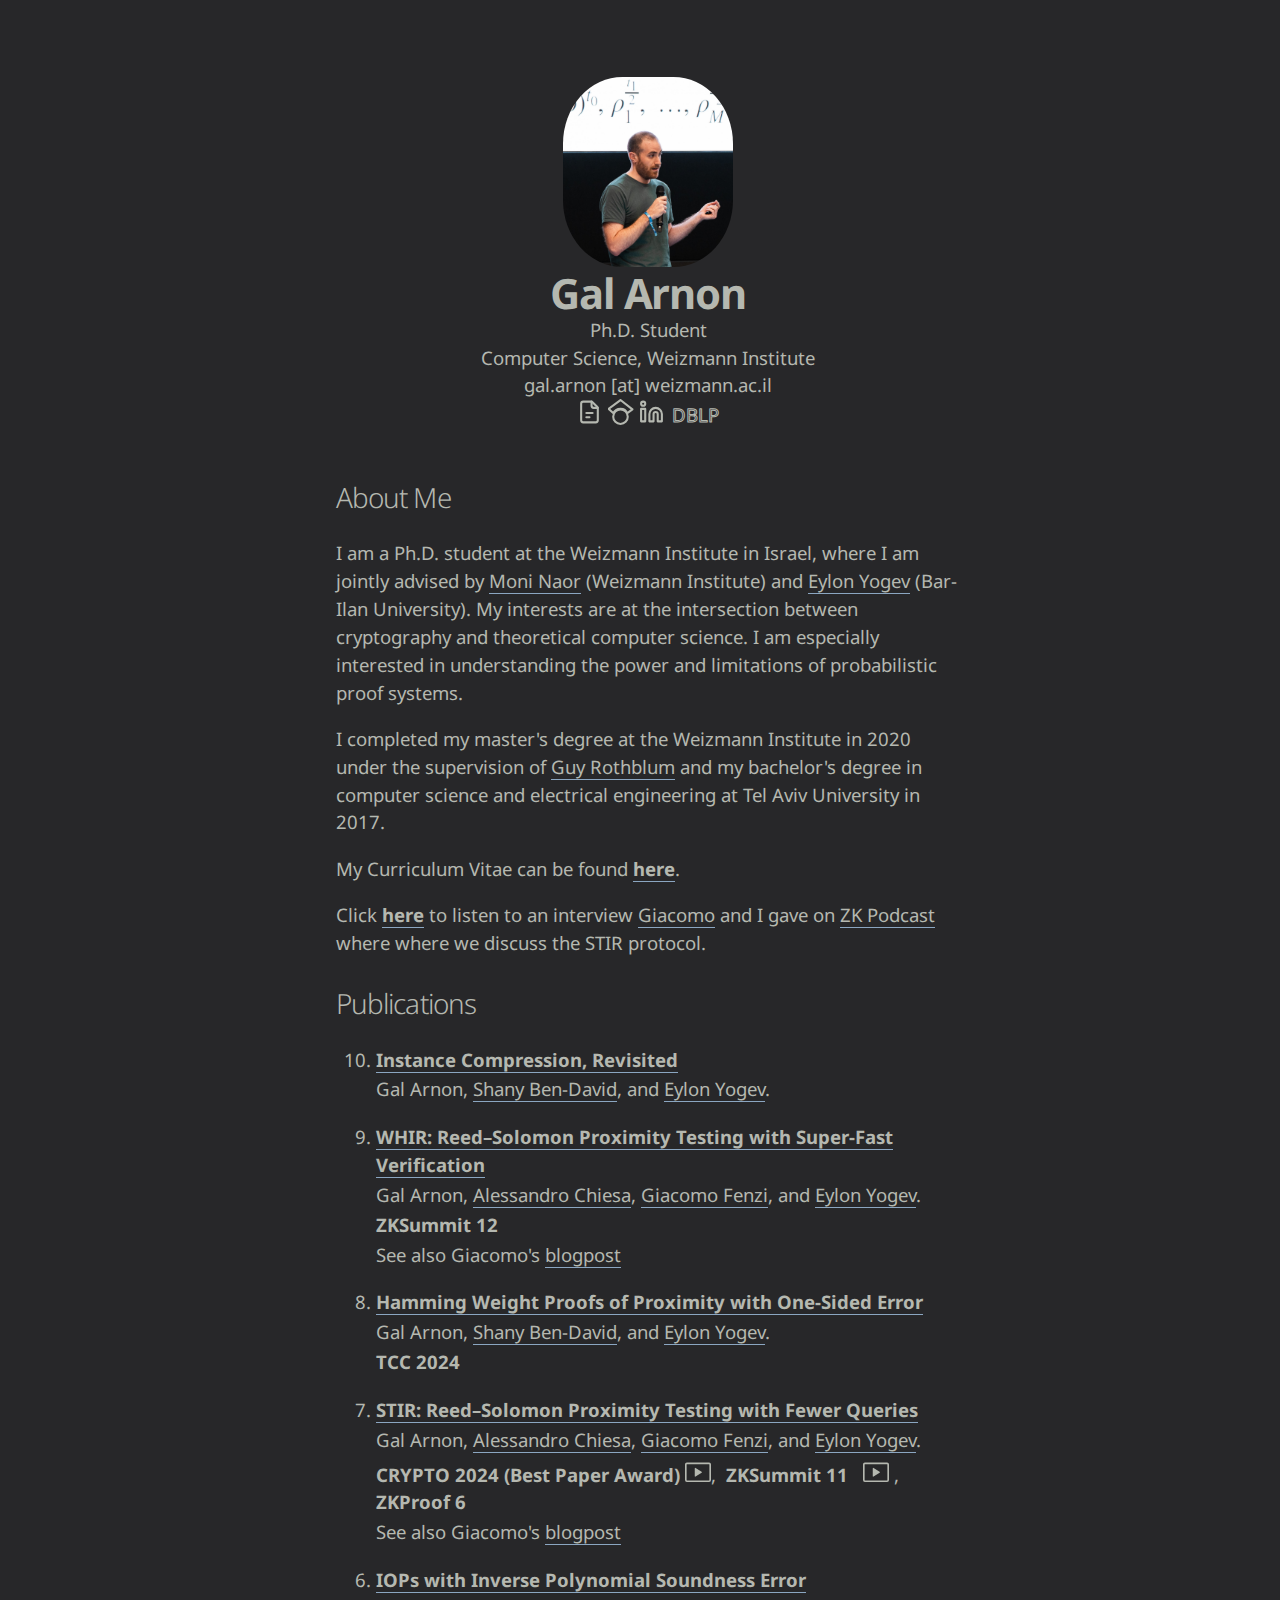
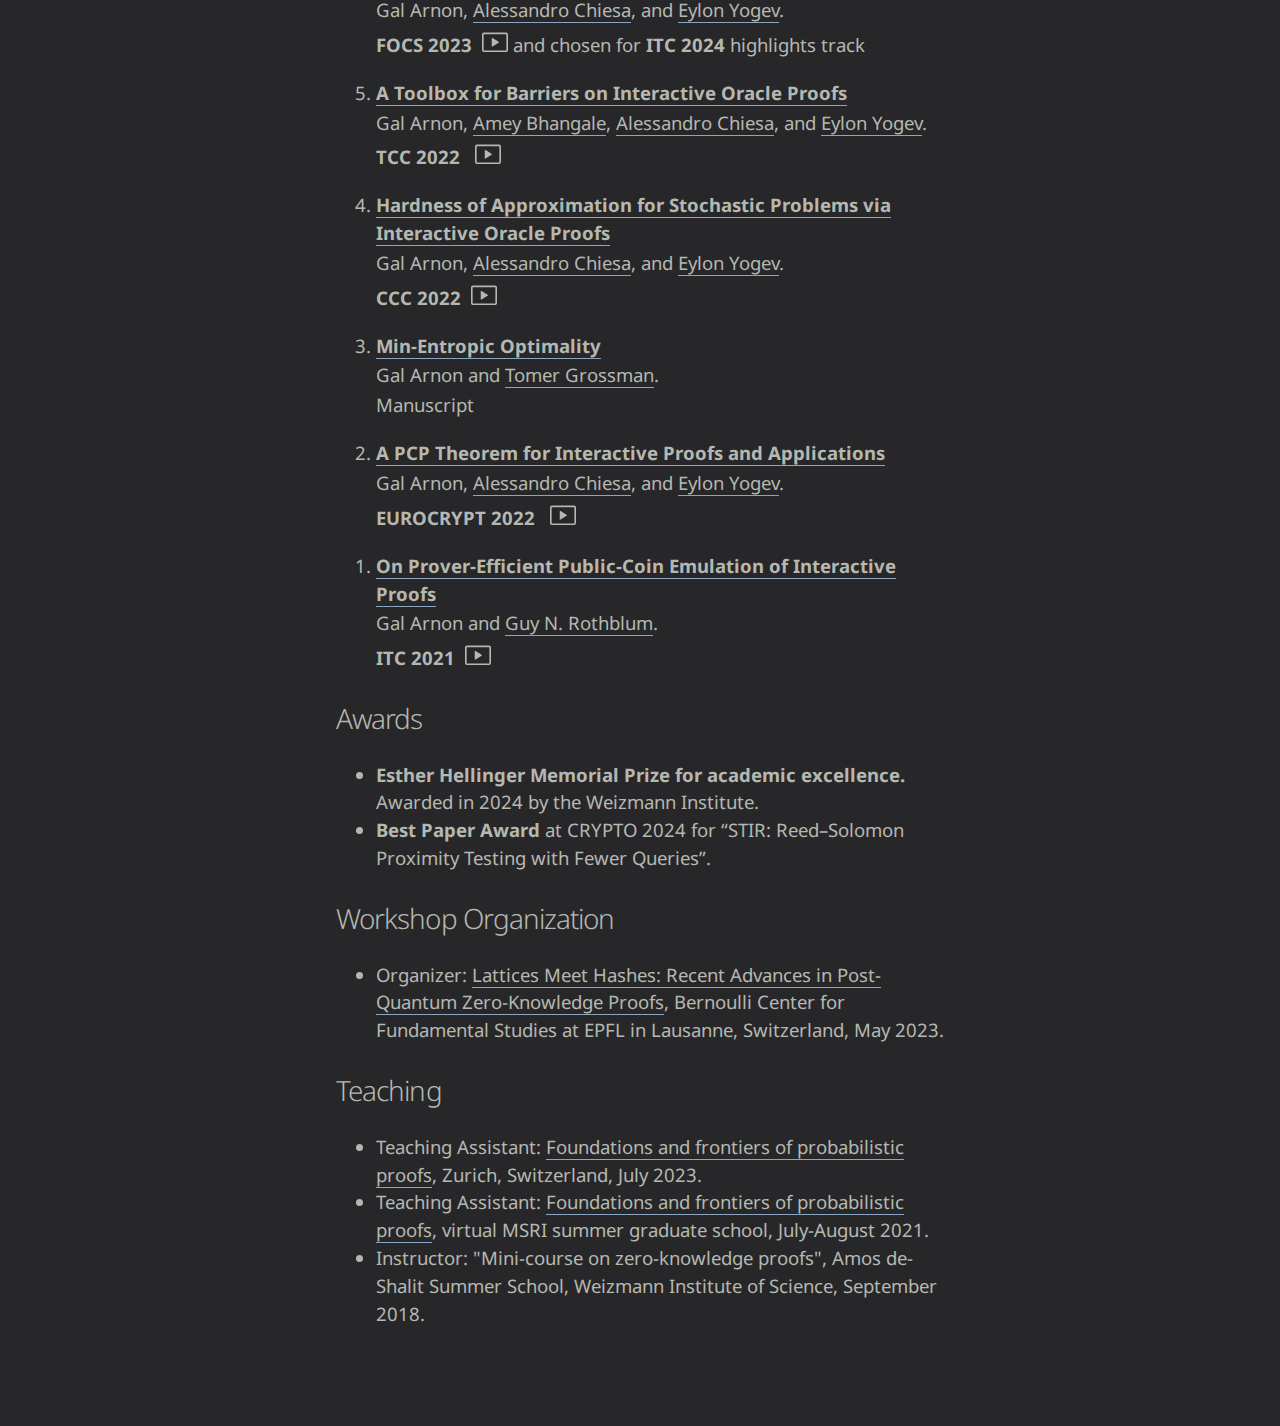
==== index.html @ 7ae39043 "." ====
<meta name="viewport" content="width=device-width, initial-scale=1.0">
<html xml:lang="en" xmlns="http://www.w3.org/1999/xhtml" lang="en">

<head>
	
	<title>
		Gal Arnon
	</title>
	<link rel="stylesheet" type="text/css" href="https://fonts.googleapis.com/css2?family=Noto+Sans:ital,wght@0,400;0,700;1,400;1,700&family=Vollkorn&display=swap">
	<link rel="stylesheet" href="main.css" type="text/css"/>
</head>
<div id="wrapper">
<body>

<!-- <div class="nav">   
	<div class="headname">Gal Arnon <span style="font-size: 60%;">- Ph.D. Student, Computer Science, Weizmann Institute</span></div>    
	
</div> -->
    
    <div id="empty"></div>
    
<div id="contentpane">
    
    <div id="content">
		<div id="headerimg">&nbsp&nbsp<img id="pic" src="photo2.jpg" width="170px"> &nbsp&nbsp</div>
		<div id="pagetitle"> 
			
			<div id="name"> <h2>Gal Arnon</h2>
			<p>Ph.D. Student<br/>
			Computer Science, Weizmann Institute<br/>
			gal.arnon [at] weizmann.ac.il<br/>
			<a target="_blank" title="CV" href="cv.pdf" class="icons"><svg class="icons" height="26px "width="26px" xmlns="http://www.w3.org/2000/svg" viewBox="0 0 25 24" fill="none" stroke="currentcolor" stroke-width="2" stroke-linecap="round" stroke-linejoin="round"><path d="M4 4v16a2 2 0 002 2h12a2 2 0 002-2V8.342a2 2 0 00-.602-1.43l-4.44-4.342A2 2 0 0013.56 2H6A2 2 0 004 4z"></path><path d="M9 13h6"></path><path d="M9 17h3"></path><path d="M14 2v4a2 2 0 002 2h4"></path></svg></a>
			<a target="_blank" title="Google Scholar" href="https://scholar.google.com/citations?user=QUpPmxoAAAAJ&hl=en" class="icons"><svg class="icons" height="26px "width="26px" viewBox="0 0 25 25" xmlns="http://www.w3.org/2000/svg" fill="none" stroke="currentcolor" stroke-width="2" stroke-linecap="round" stroke-linejoin="round"><path d="M5.242 13.769.5 9.5 12 1l11.5 9-5.242 3.769C17.548 11.249 14.978 9.5 12 9.5c-2.977.0-5.548 1.748-6.758 4.269zM12 10a7 7 0 100 14 7 7 0 000-14z"></path></svg></a>
			<a target="_blank" title="LinkdIn" href="https://www.linkedin.com/in/gal-arnon-76a251100/" class="icons"><svg class="icons" height="26px "width="26px" xmlns="http://www.w3.org/2000/svg" viewBox="0 0 25 24" fill="none" stroke="currentcolor" stroke-width="2" stroke-linecap="round" stroke-linejoin="round"><path d="M16 8a6 6 0 016 6v7h-4v-7a2 2 0 00-2-2 2 2 0 00-2 2v7h-4v-7a6 6 0 016-6z"></path><rect x="2" y="9" width="4" height="12"></rect><circle cx="4" cy="4" r="2"></circle></svg></a>
			<a target="_blank" title="DBLP" href="https://dblp.org/pid/254/6665.html" class="icons"><svg  height="26px "width="50px" xmlns="http://www.w3.org/2000/svg"><text x="2" y="23" fill="none" stroke="#B5B8B0" stroke-width="1" stroke-linecap="round" stroke-linejoin="round">DBLP</text></svg></a>
			<!--ORCID: <a href="https://orcid.org/0000-0001-7594-3896" target="_blank"><img alt="ORCID logo" src="https://info.orcid.org/wp-content/uploads/2019/11/orcid_16x16.png" width="16" height="16" />0000-0001-7594-3896</a>-->
			</p>		
			</div>
			
		
		</div>
    
 

		<div>
			  <h4>About Me</h4>
			  <p>I am a Ph.D. student at the Weizmann Institute in Israel, where I am jointly advised by <a class="coauthor" href="http://www.wisdom.weizmann.ac.il/~naor/" target="_blank">Moni Naor</a> (Weizmann Institute) and <a class="coauthor" href="https://eylonyogev.com/" target="_blank">Eylon Yogev</a> (Bar-Ilan University). My interests are at the intersection between cryptography and theoretical computer science. I am especially interested in understanding the power and limitations of probabilistic proof systems.</p>
			  
			  <p>I completed my master's degree at the Weizmann Institute in 2020 under the supervision of <a  class="coauthor" href="https://guyrothblum.wordpress.com/" target="_blank">Guy Rothblum</a> and my bachelor's degree in computer science and electrical engineering at Tel Aviv University in 2017.</p>
			  
			  <p>My Curriculum Vitae can be found <b><a href="cv.pdf" targer="_blank">here</a></b>.</p>
			  <p>Click <b><a href="https://zeroknowledge.fm/episode-321-stir-with-gal-arnon-giacomo-fenzi/" target="_blank">here</a></b> to listen to an interview <a class="coauthor" href="https://gfenzi.io/" target="_blank">Giacomo</a> and I gave on <a href="https://zeroknowledge.fm/" target="_blank">ZK Podcast</a> where where we discuss the STIR protocol.
<!--			  (Also available <a href="https://zeroknowledge.fm/episode-321-stir-with-gal-arnon-giacomo-fenzi/" target="_blank">here</a>.)</p><iframe style="border-radius:12px" src="https://open.spotify.com/embed/episode/1CRYtmzNHIFNZ0yceS3aO4?utm_source=generator&theme=0" width="100%" height="152" frameBorder="0" allowfullscreen="" allow="autoplay; clipboard-write; encrypted-media; fullscreen; picture-in-picture" loading="lazy"></iframe>-->
		</div>

		<div>
			
		  <h4>Publications</h4>
			<ol type="1" reversed="reversed">
			
			<li>
				<div class="paper">
				  <p class="title"><a href="https://eprint.iacr.org/2024/1659" target="_blank">Instance Compression, Revisited</a></p>
				  <p>Gal Arnon, <a class="coauthor" href="http://shanybendavid.com/" target="_blank">Shany Ben-David</a>, and <a class="coauthor" href="https://eylonyogev.com/" target="_blank">Eylon Yogev</a>.</p>
				</div>
			 </li>
			
			 <li>
				<div class="paper">
				  <p class="title"><a href="https://eprint.iacr.org/2024/1586" target="_blank">WHIR: Reed–Solomon Proximity Testing with Super-Fast Verification</a></p>
				  <p class="authors">Gal Arnon, <a class="coauthor" href="http://people.eecs.berkeley.edu/~alexch/" target="_blank">Alessandro Chiesa</a>, <a class="coauthor" href="https://gfenzi.io/" target="_blank">Giacomo Fenzi</a>, and <a class="coauthor" href="https://eylonyogev.com/" target="_blank">Eylon Yogev</a>.</p>  
				  <p>
					<span class="conference">ZKSummit 12</span>
				  </p>
				  <p>See also Giacomo's <a href="https://gfenzi.io/papers/whir/" target="_blank">blogpost</a></p>
				</div>
			</li>
			
			<li>
				<div class="paper">
				  <p class="title"><a href="https://eprint.iacr.org/2024/832" target="_blank">Hamming Weight Proofs of Proximity with One-Sided Error</a></p>
				  <p>Gal Arnon, <a class="coauthor" href="http://shanybendavid.com/" target="_blank">Shany Ben-David</a>, and <a class="coauthor" href="https://eylonyogev.com/" target="_blank">Eylon Yogev</a>.</p>
				  <p><span class="conference">TCC 2024</span></p>
				</div>
			 </li>
			 
			<li>
				<div class="paper">
				  <p class="title"><a href="https://eprint.iacr.org/2024/390" target="_blank">STIR: Reed–Solomon Proximity Testing with Fewer Queries</a></p>
				  <p class="authors">Gal Arnon, <a class="coauthor" href="http://people.eecs.berkeley.edu/~alexch/" target="_blank">Alessandro Chiesa</a>, <a class="coauthor" href="https://gfenzi.io/" target="_blank">Giacomo Fenzi</a>, and <a class="coauthor" href="https://eylonyogev.com/" target="_blank">Eylon Yogev</a>.</p>
				  <p>
				  
				  <span class="conference">CRYPTO 2024 (Best Paper Award) <a class="icons" href="https://youtu.be/pCP9gRKS7sI?si=GqNEYNyHkQNuaji5&t=1536" target="_blank"><svg xmlns="http://www.w3.org/2000/svg" width="26" height="26" viewBox="0 0 24 18"><path fill="#b5b8b0" d="M0 4.75C0 3.784.784 3 1.75 3h20.5c.966 0 1.75.784 1.75 1.75v14.5A1.75 1.75 0 0 1 22.25 21H1.75A1.75 1.75 0 0 1 0 19.25Zm1.75-.25a.25.25 0 0 0-.25.25v14.5c0 .138.112.25.25.25h20.5a.25.25 0 0 0 .25-.25V4.75a.25.25 0 0 0-.25-.25Z"/><path fill="#b5b8b0" d="M9 15.584V8.416a.5.5 0 0 1 .77-.42l5.576 3.583a.5.5 0 0 1 0 .842L9.77 16.005a.5.5 0 0 1-.77-.42Z"/></svg></a></span>,&nbsp;
				  
				  <span class="conference">ZKSummit 11 &nbsp; <a class="icons" href="https://www.youtube.com/watch?v=OLklJjp8KB4&ab_channel=ZeroKnowledge" target="_blank"><svg xmlns="http://www.w3.org/2000/svg" width="26" height="26" viewBox="0 0 24 18"><path fill="#b5b8b0" d="M0 4.75C0 3.784.784 3 1.75 3h20.5c.966 0 1.75.784 1.75 1.75v14.5A1.75 1.75 0 0 1 22.25 21H1.75A1.75 1.75 0 0 1 0 19.25Zm1.75-.25a.25.25 0 0 0-.25.25v14.5c0 .138.112.25.25.25h20.5a.25.25 0 0 0 .25-.25V4.75a.25.25 0 0 0-.25-.25Z"/><path fill="#b5b8b0" d="M9 15.584V8.416a.5.5 0 0 1 .77-.42l5.576 3.583a.5.5 0 0 1 0 .842L9.77 16.005a.5.5 0 0 1-.77-.42Z"/></svg></span></a>&nbsp;,
				  <span class="conference">ZKProof 6</span></p>
				  <p>See also Giacomo's <a href="https://gfenzi.io/papers/stir/" target="_blank">blogpost</a></p>
				  
				</div>
			 </li>
			 
			<li>
				<div class="paper">
				  <p class="title"><a href="https://eprint.iacr.org/2023/1062" target="_blank">IOPs with Inverse Polynomial Soundness Error</a></p>
				  <p class="authors">Gal Arnon, <a class="coauthor" href="http://people.eecs.berkeley.edu/~alexch/" target="_blank">Alessandro Chiesa</a>, and <a class="coauthor" href="https://eylonyogev.com/" target="_blank">Eylon Yogev</a>.</p>
				  <p><span class="conference">FOCS 2023</span> &nbsp;<a href="https://youtu.be/5zaVVj6TVdw" class="icons" target="_blank"><svg xmlns="http://www.w3.org/2000/svg" width="26" height="26" viewBox="0 0 24 18"><path fill="#b5b8b0" d="M0 4.75C0 3.784.784 3 1.75 3h20.5c.966 0 1.75.784 1.75 1.75v14.5A1.75 1.75 0 0 1 22.25 21H1.75A1.75 1.75 0 0 1 0 19.25Zm1.75-.25a.25.25 0 0 0-.25.25v14.5c0 .138.112.25.25.25h20.5a.25.25 0 0 0 .25-.25V4.75a.25.25 0 0 0-.25-.25Z"/><path fill="#b5b8b0" d="M9 15.584V8.416a.5.5 0 0 1 .77-.42l5.576 3.583a.5.5 0 0 1 0 .842L9.77 16.005a.5.5 0 0 1-.77-.42Z"/></svg></a>&nbsp;and&nbsp;chosen for <span class="conference">ITC 2024</span> highlights track</p>
				<!--<p>See also my talk at zkStudyClub &nbsp;<a class="icons" href="https://youtu.be/cKOPy4yPZyQ?si=KdePvZFFA4Yqagdy&t=559" target="_blank"><svg xmlns="http://www.w3.org/2000/svg" width="26" height="26" viewBox="0 0 24 18"><path fill="#b5b8b0" d="M0 4.75C0 3.784.784 3 1.75 3h20.5c.966 0 1.75.784 1.75 1.75v14.5A1.75 1.75 0 0 1 22.25 21H1.75A1.75 1.75 0 0 1 0 19.25Zm1.75-.25a.25.25 0 0 0-.25.25v14.5c0 .138.112.25.25.25h20.5a.25.25 0 0 0 .25-.25V4.75a.25.25 0 0 0-.25-.25Z"/><path fill="#b5b8b0" d="M9 15.584V8.416a.5.5 0 0 1 .77-.42l5.576 3.583a.5.5 0 0 1 0 .842L9.77 16.005a.5.5 0 0 1-.77-.42Z"/></svg></a></p>-->
				</div>
			 </li>
			 
			<li>
				<div class="paper">
				  <p class="title"><a href="https://eprint.iacr.org/2022/790" target="_blank">A Toolbox for Barriers on Interactive Oracle Proofs</a></p>
				  <p class="authors">Gal Arnon, <a class="coauthor" href="https://sites.google.com/view/amey-bhangale/home" target="_blank">Amey Bhangale</a>, <a class="coauthor" href="http://people.eecs.berkeley.edu/~alexch/" target="_blank">Alessandro Chiesa</a>, and <a class="coauthor" href="https://eylonyogev.com/" target="_blank">Eylon Yogev</a>.</p>
				  <p><span class="conference">TCC 2022</span> &nbsp; <a class="icons" href="https://youtu.be/Fyupfke1ypo?t=955" target="_blank"><svg xmlns="http://www.w3.org/2000/svg" width="26" height="26" viewBox="0 0 24 18"><path fill="#b5b8b0" d="M0 4.75C0 3.784.784 3 1.75 3h20.5c.966 0 1.75.784 1.75 1.75v14.5A1.75 1.75 0 0 1 22.25 21H1.75A1.75 1.75 0 0 1 0 19.25Zm1.75-.25a.25.25 0 0 0-.25.25v14.5c0 .138.112.25.25.25h20.5a.25.25 0 0 0 .25-.25V4.75a.25.25 0 0 0-.25-.25Z"/><path fill="#b5b8b0" d="M9 15.584V8.416a.5.5 0 0 1 .77-.42l5.576 3.583a.5.5 0 0 1 0 .842L9.77 16.005a.5.5 0 0 1-.77-.42Z"/></svg></a></p>
				</div>
			 </li>
			 
			<li>
				<div class="paper">
				  <p class="title"><a href="https://eprint.iacr.org/2022/168" target="_blank">Hardness of Approximation for Stochastic Problems via Interactive Oracle Proofs</a></p>
				  <p class="authors">Gal Arnon, <a class="coauthor" href="http://people.eecs.berkeley.edu/~alexch/" target="_blank">Alessandro Chiesa</a>, and <a class="coauthor" href="https://eylonyogev.com/" target="_blank">Eylon Yogev</a>.</p>
				  <p><span class="conference">CCC 2022</span> &nbsp;<a class="icons" href="https://youtu.be/Tf1Yizaovfk" target="_blank"><svg xmlns="http://www.w3.org/2000/svg" width="26" height="26" viewBox="0 0 24 18"><path fill="#b5b8b0" d="M0 4.75C0 3.784.784 3 1.75 3h20.5c.966 0 1.75.784 1.75 1.75v14.5A1.75 1.75 0 0 1 22.25 21H1.75A1.75 1.75 0 0 1 0 19.25Zm1.75-.25a.25.25 0 0 0-.25.25v14.5c0 .138.112.25.25.25h20.5a.25.25 0 0 0 .25-.25V4.75a.25.25 0 0 0-.25-.25Z"/><path fill="#b5b8b0" d="M9 15.584V8.416a.5.5 0 0 1 .77-.42l5.576 3.583a.5.5 0 0 1 0 .842L9.77 16.005a.5.5 0 0 1-.77-.42Z"/></svg></a>
				  <!--(Also, paper <a target="_blank" href="https://www.wisdom.weizmann.ac.il/~oded/MC/365.html">#365</a> in Oded's Choices</a>)--></p>
				</div>
			 </li>
			 
			<li>
				<div class="paper">
				  <p class="title"><a href="https://eccc.weizmann.ac.il/report/2021/152/" target="_blank">Min-Entropic Optimality</a></p>
				  <p>Gal Arnon and <a class="coauthor" href="https://dblp.org/pid/248/7301.html" target="_blank">Tomer Grossman</a>.</p>
				  <p>Manuscript</p>
				</div>
			</li>
			
			<li>
				<div class="paper">
				  <p class="title"><a href="https://eprint.iacr.org/2021/915" target="_blank">A PCP Theorem for Interactive Proofs and Applications</a></p>
				  <p class="authors">Gal Arnon, <a class="coauthor" href="http://people.eecs.berkeley.edu/~alexch/" target="_blank">Alessandro Chiesa</a>, and <a class="coauthor" href="https://eylonyogev.com/" target="_blank">Eylon Yogev</a>.</p>
				  <p><span class="conference">EUROCRYPT 2022</span> &nbsp; <a class="icons" href="https://www.youtube.com/watch?v=G_9jHgO8kuI&ab_channel=TheIACR" target="_blank"><svg xmlns="http://www.w3.org/2000/svg" width="26" height="26" viewBox="0 0 24 18"><path fill="#b5b8b0" d="M0 4.75C0 3.784.784 3 1.75 3h20.5c.966 0 1.75.784 1.75 1.75v14.5A1.75 1.75 0 0 1 22.25 21H1.75A1.75 1.75 0 0 1 0 19.25Zm1.75-.25a.25.25 0 0 0-.25.25v14.5c0 .138.112.25.25.25h20.5a.25.25 0 0 0 .25-.25V4.75a.25.25 0 0 0-.25-.25Z"/><path fill="#b5b8b0" d="M9 15.584V8.416a.5.5 0 0 1 .77-.42l5.576 3.583a.5.5 0 0 1 0 .842L9.77 16.005a.5.5 0 0 1-.77-.42Z"/></svg></a></p>
				</div>
			 </li>
			 
			<li>
				<div class="paper">
				  <p class="title"><a href="https://eccc.weizmann.ac.il/report/2019/176/" target="_blank">On Prover-Efficient Public-Coin Emulation of Interactive Proofs</a></p>
				  <p class="authors">Gal Arnon and <a class="coauthor" href="https://guyrothblum.wordpress.com/" target="_blank">Guy N. Rothblum</a>.</p>
				  <p><span class="conference">ITC 2021</span> &nbsp;<a  class="icons" href="https://www.youtube.com/watch?v=amkSBF8VVDI" target="_blank"><svg xmlns="http://www.w3.org/2000/svg" width="26" height="26" viewBox="0 0 24 18"><path fill="#b5b8b0" d="M0 4.75C0 3.784.784 3 1.75 3h20.5c.966 0 1.75.784 1.75 1.75v14.5A1.75 1.75 0 0 1 22.25 21H1.75A1.75 1.75 0 0 1 0 19.25Zm1.75-.25a.25.25 0 0 0-.25.25v14.5c0 .138.112.25.25.25h20.5a.25.25 0 0 0 .25-.25V4.75a.25.25 0 0 0-.25-.25Z"/><path fill="#b5b8b0" d="M9 15.584V8.416a.5.5 0 0 1 .77-.42l5.576 3.583a.5.5 0 0 1 0 .842L9.77 16.005a.5.5 0 0 1-.77-.42Z"/></svg></a>
				  <!--(Also, paper <a target="_blank" href="https://www.wisdom.weizmann.ac.il/~oded/MC/309.html">#309</a> in Oded's Choices)--></p>
				</div>
			</li>
			
			</ol>
		</div>
		
		<div>
			<h4>Awards</h4>
			<ul>
				<li>
					<b>Esther Hellinger Memorial Prize for academic excellence.</b> Awarded in 2024 by the Weizmann Institute.
				</li>
				<li>
					<b>Best Paper Award</b> at CRYPTO 2024 for “STIR: Reed–Solomon Proximity Testing with Fewer Queries”.
				</li>
			</ul>
		</div>
		
		<div>
			 <h4>Workshop Organization</h4>
			  
			 <p>
			 <ul>
			 <li>Organizer: <a href="https://lattices-meet-hashes23.epfl.ch/" target="_blank">Lattices Meet Hashes: Recent Advances in Post-Quantum Zero-Knowledge Proofs</a>, Bernoulli Center for Fundamental Studies at EPFL in Lausanne, Switzerland, May 2023.  </li>
			 </ul>
			 </p>
		</div>
		<div>
			 <h4>Teaching</h4>
			  
			 <p>
			 <ul>
			 <li>Teaching Assistant: <a href="https://www.slmath.org/summer-schools/1037" target="_blank">Foundations and frontiers of probabilistic proofs</a>, Zurich, Switzerland, July 2023.</li>
			 <li>Teaching Assistant: <a href="https://www.slmath.org/summer-schools/931" target="_blank">Foundations and frontiers of probabilistic proofs</a>, virtual MSRI summer graduate school, July-August 2021.</li>
			 <li>Instructor: "Mini-course on zero-knowledge proofs", Amos de-Shalit Summer School, Weizmann Institute of Science, September 2018.</li>
			 </ul>
			 </p>
		</div>

</div>       


    </div>


</div>

  </body>
</div>

</html>
---- main.css ----
html {
  font-size: 72.5%; }

body {
    -webkit-animation-delay: 0.1s;
    -webkit-animation-name: fontfix;
    -webkit-animation-duration: 0.1s;
    -webkit-animation-iteration-count: 1;
    -webkit-animation-timing-function: linear;
    font-size: 1.6em; /* currently ems cause chrome bug misinterpreting rems on body element */
    line-height: 1.7;
    font-weight: 400;
    font-family: "Noto Sans", sans-serif;
    color: #111; 
	background-color: #272729;
	/*background-image:url(bck6.jpg);
	background-color: #BCE8F4;
	background-repeat: no-repeat; 
    background-position: center;
    background-attachment: fixed;    */   
    webkit-background-size: cover;
    -moz-background-size: cover;
    -o-background-size: cover;
	overflow-x: hidden;
    background-size: cover;
	height:100%;
    width:100%; 
}

  @media (max-width: 600px) {
    body {
        font-size: 1.3em; /* Smaller font size for screens less than 600px wide */
    }
    
    .responsive-image {
        max-width: 130px; /* Smaller max width for mobile devices */
    }
}

.wrapper {
    position: absolute;
    top: 0.5px;
    left: 0;
    right: 0;
    bottom: 0.5px;
    overflow-x: hidden; /* or any other value */
    overflow-y: auto; /* or any other value */
}

@-webkit-keyframes fontfix {
    from { opacity: 1; }
    to   { opacity: 1; }
}

h1, h2, h3, h4, h5, h6 {
  margin-top: 0;
  margin-bottom: 2rem;
  font-weight: 300; }
h1 { font-size: 4.0rem; line-height: 1.2;  letter-spacing: -.1rem;}
h2 { font-size: 3.6rem; line-height: 1.25; letter-spacing: -.1rem; }
h3 { font-size: 3.0rem; line-height: 1.3;  letter-spacing: -.1rem; }
h4 { font-size: 2.4rem; line-height: 1.35; letter-spacing: -.08rem; margin-top:2.4rem;}
h5 { font-size: 1.8rem; line-height: 1.5;  letter-spacing: -.05rem; }
h6 { font-size: 1.5rem; line-height: 1.6;  letter-spacing: 0; }

  @media (max-width: 600px) {
    h2{
        font-size: 1.8rem;
    }
    h4 {
        font-size: 1.8rem
    }
  }

div#headpane {

    position:relative;
    margin-left:auto;
    margin-right:auto;
    margin-top:40px;
    height:auto;
    width: 950px;
}

div#contentpane {
    
    position:relative;
    margin-top: -10px;
    margin-left:auto;
    margin-right:auto;
    padding-bottom: 100px;
    color: #B5B8B0;
    font-size:100%;
    width: 55vw; 
    clear: both;
    line-height: 150%;
    z-index: 1;
	background: #272729;
}

@media screen and (min-width: 600px) {

}

@media screen and (max-width: 600px) {
  div#contentpane {
	  font-size: 100%;
    width: 100vw;
  }
}

div#content {
    position: relative;
    top: 20px;
    margin-left:40px;
    margin-right:40px;
    width: auto;
}

div#pagetitle{
    
    text-align:left;
    
    /*margin-left: 10%;*/
    margin-left: auto;
    margin-right: auto;
    margin-bottom: 3%; /*previously 4*/
    display: flex;
    justify-content: center;
}

#headerimg {
     text-align:left;
    margin-top: 3%;
    /*margin-left: 10%;*/
    margin-left: auto;
    margin-right: auto;
    margin-bottom: 0.5%; /*previously 4*/
    display: flex;
    justify-content: center;
}

#pic
{
	border-radius: 35%;
}

#name {
    vertical-align: top;
    text-align: center;
}

p {
    height: auto;
    margin: 0;
    margin-bottom: 1em;
}

h1{
    color: #B5B8B0;     
    font-weight: bold;
    margin: 0% 0% 1% 0%;
}

h2{
    color: #B5B8B0;
    margin: -1% 0%;
    font-weight: bold;
}

h3 {
    font-weight: bold;
}

h1 > a{
    color: #222222;
    text-decoration: none;
    font-weight: bold;
}

h1>a:hover {
    color: #222222;
    text-decoration: none;
    font-weight: bold;
}

#footer {
    margin: 30px 0px;
    text-align: center;
    position: fixed;
    bottom: 0px;
    font-size:70%;
    width: 100%;
    color: #222222;
    z-index: 0;
    display: flex;
    justify-content: center;
    align-items: flex-start;    
}

/*#footer a:hover, #contentpane a:hover {
    color: #4960a9;
}*/

hr {
    color: #222222;
    height = 1px;
}

.icons {
	height = 26px;
	width = 26px;
	color: #B5B8B0; 
	box-shadow: none;
	a.hover: 
}

.icons:hover{
	height = 100px;
}

a {
    color: #B5B8B0;  
    text-decoration: none;
	box-shadow: 0 1px 0 #8ba6c1;
    /*font-weight: normal;*/
}
.coauthor {
	color: #B5B8B0;  
    text-decoration: none;
}
.title{
	font-weight: bold;
}
.conference{
	font-weight: bold;
}

table ol {
    margin: 0%;
    margin-left: -1.3em;
}

.rg {
    border-collapse: collapse;
    text-align:left;
    vertical-align: top;
}

.rg table, .rg th, .rg td{
    border-bottom: 1px solid black;
    border-collapse: collapse;
    vertical-align: top;
}

.rg th, .rg td {
    padding: 5px 10px;
}

.paper {
  margin-bottom: 20px 
}

.paper p {
  margin-bottom: 2px 
}
  
.divider {
    height: 2px;
    border: #222222;    
    background-color: #222222;  
    margin-top: 3.2rem;  
    margin-bottom: 2.4rem;  
  }
  
.nav {
    width: 100%;
    background-color: #3d85c6; 
    border-color: #3d85c6;
    color: #222222;
    margin-top: -13px;
    margin-left: -8px;
    margin-bottom: 20px;
    text-align: left;
    font-size: 90%;
    /*position: fixed;*/
    z-index: 2;
    display: flex;   
    height: 50px;
	background: rgba(9, 14, 146, 0.8);
	
}

.nav div {
    padding: 0px 5px;
}

.nav a {
    color: #222222;
}

.nav a:hover {
    color: #40A596;
}

#empty {
    width: 100%;
    height: 40px;
}

.on {
    font-weight: bold;
}

#buffer {
    width: 100%;
    height: 140px;
    z-index: 0;
}

#logo {
    height: 15pt;
    margin-right: 2px;
    margin-left: 5px;
    padding-top: 2px;
}
.headname {
    font-family: 'Titillium Web', Optima, Verdana, sans-serif;
    color: #f1f3f5;
    font-weight: bold;
    font-size: 170%;
    /*min-width: 200px;*/
}
#copyright {
	margin: 10px 0px;
float: right;
   position: relative;
   bottom: 0;
   right: 0;
   font-size:50%;
   text-align:center;
   background: rgba(256, 256, 256, 0.3);
   
}
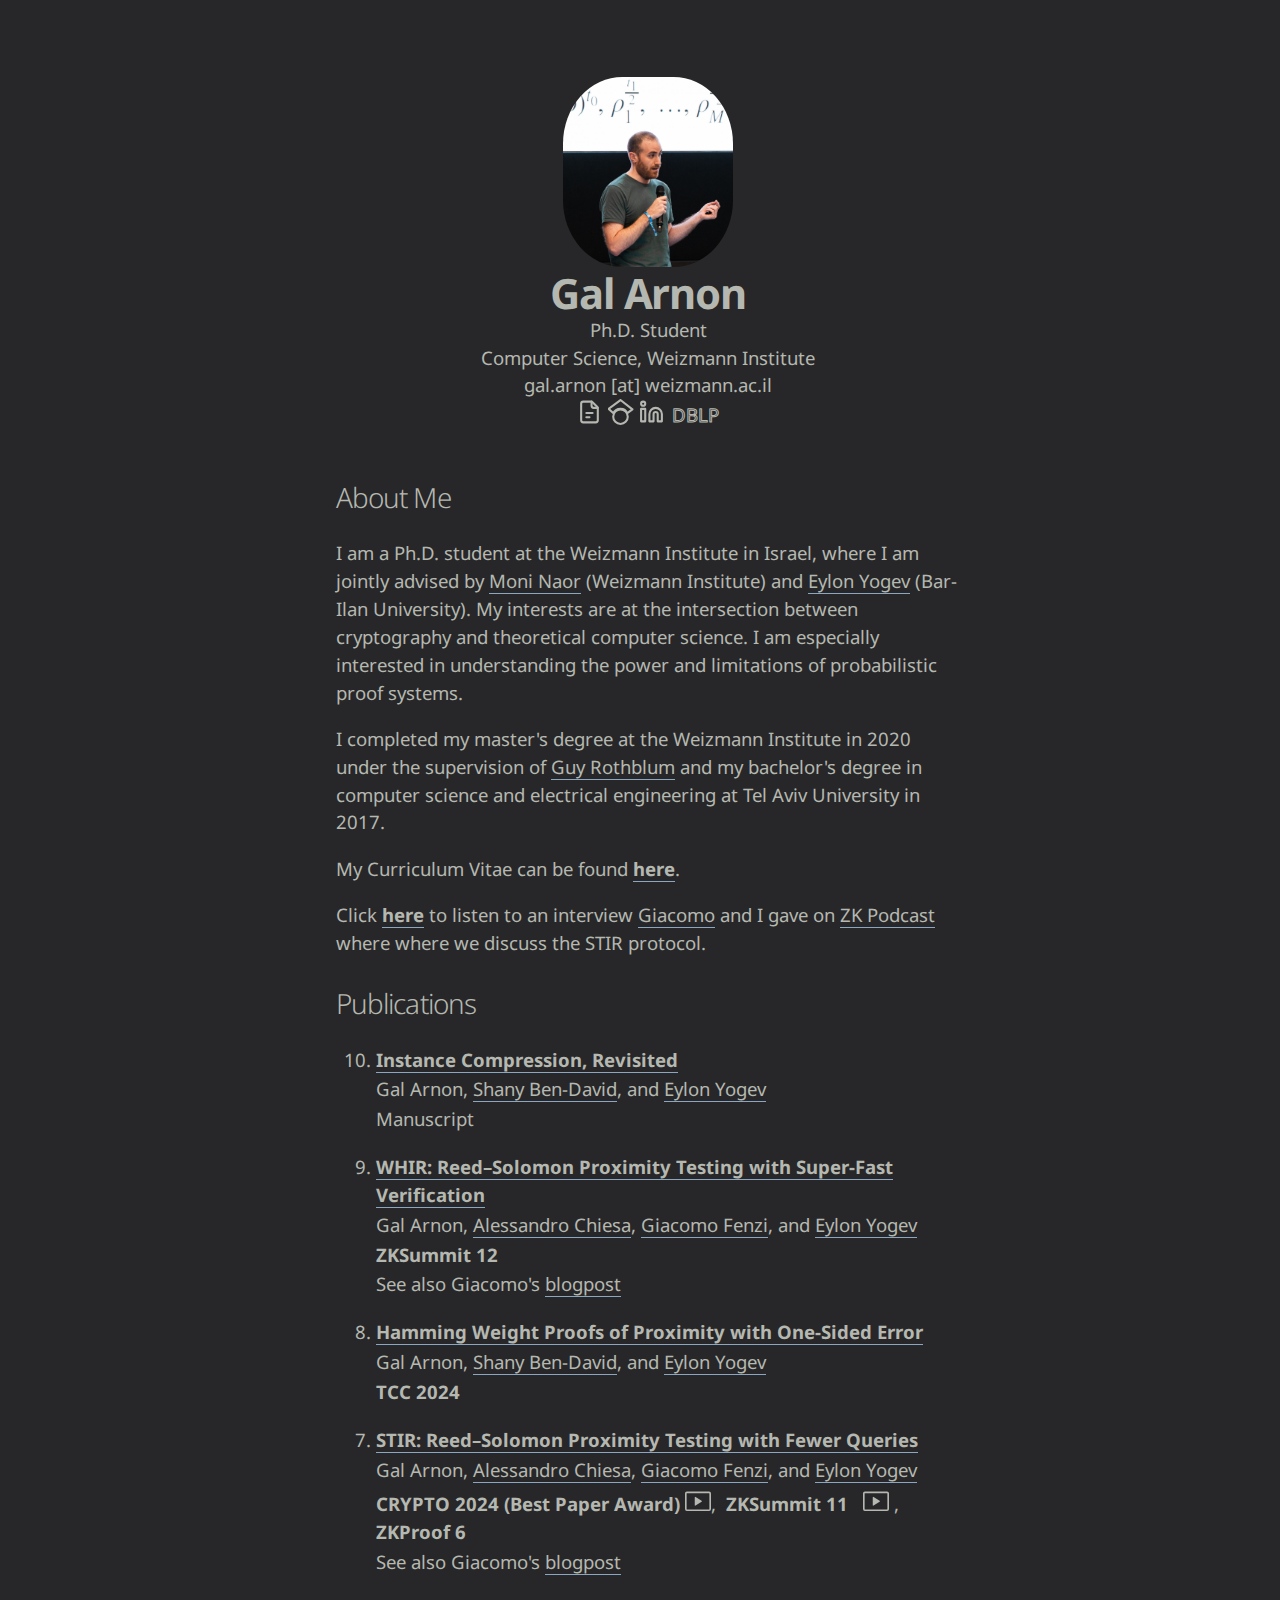
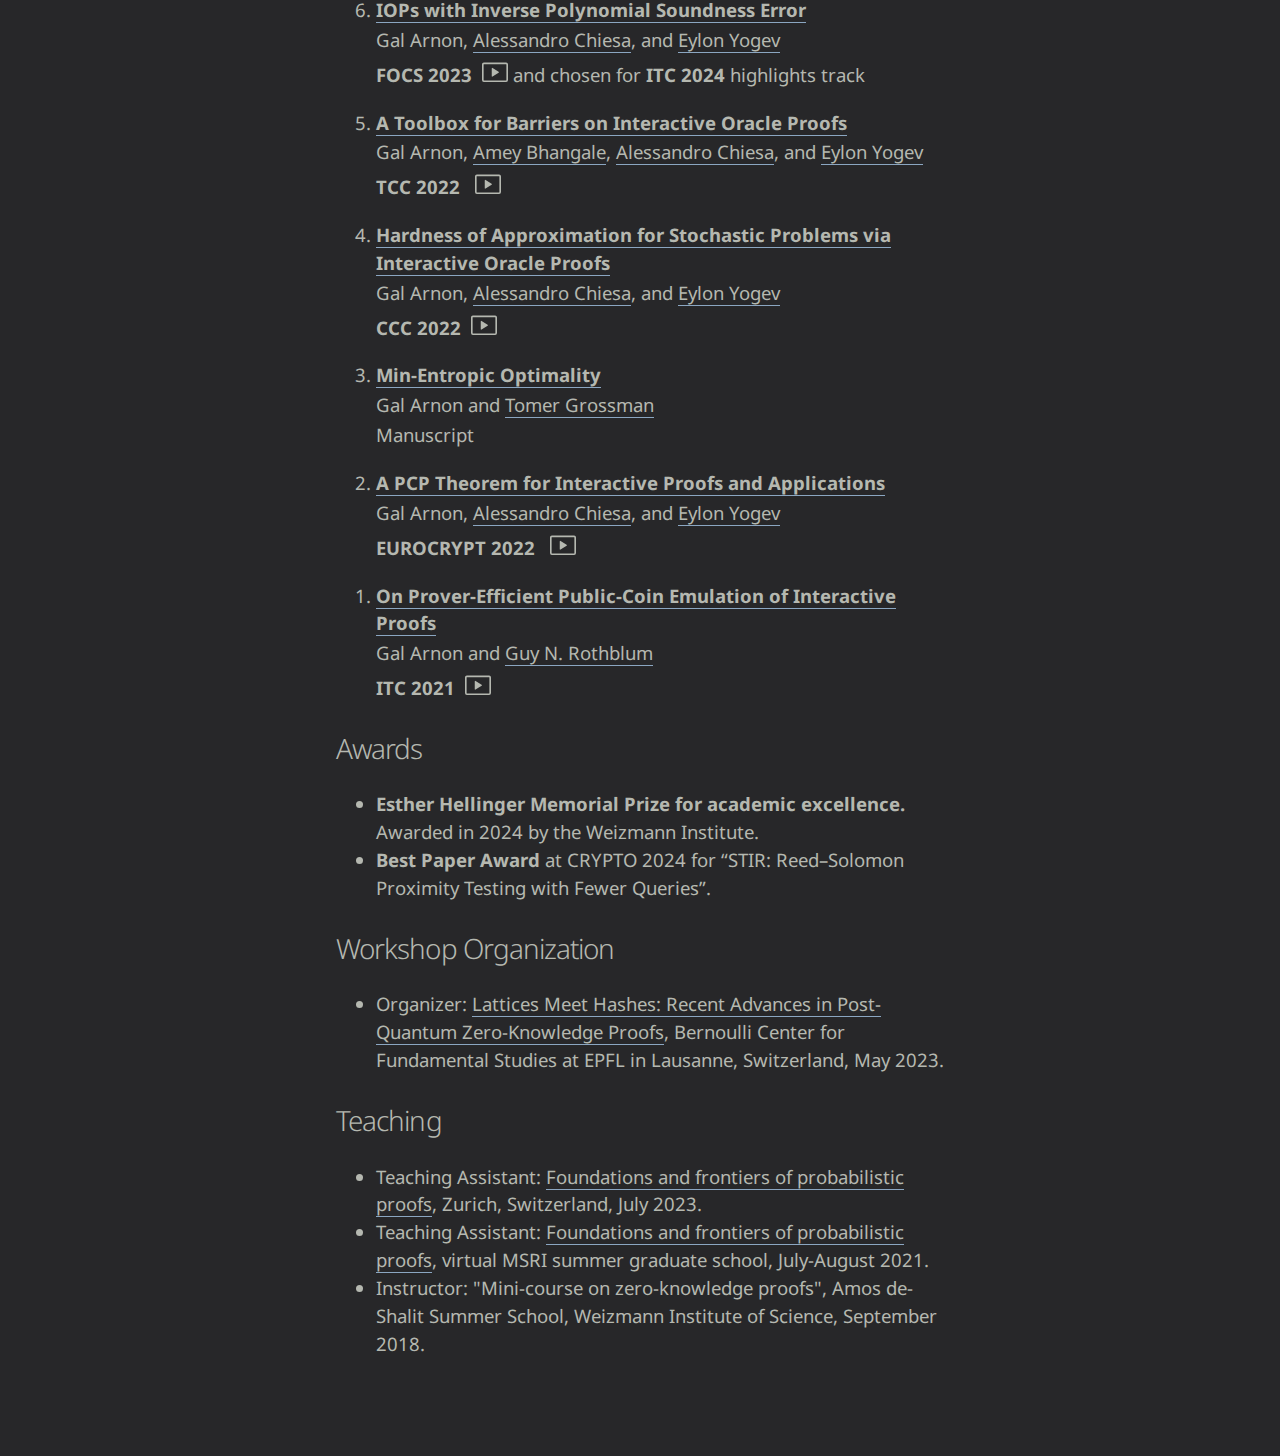
==== commit aab1774c: "Update index.html" ====
--- a/index.html
+++ b/index.html
@@ -61,14 +61,15 @@
 			<li>
 				<div class="paper">
 				  <p class="title"><a href="https://eprint.iacr.org/2024/1659" target="_blank">Instance Compression, Revisited</a></p>
-				  <p>Gal Arnon, <a class="coauthor" href="http://shanybendavid.com/" target="_blank">Shany Ben-David</a>, and <a class="coauthor" href="https://eylonyogev.com/" target="_blank">Eylon Yogev</a>.</p>
+				  <p>Gal Arnon, <a class="coauthor" href="http://shanybendavid.com/" target="_blank">Shany Ben-David</a>, and <a class="coauthor" href="https://eylonyogev.com/" target="_blank">Eylon Yogev</a></p>
+				  <p> Manuscript </p>
 				</div>
 			 </li>
 			
 			 <li>
 				<div class="paper">
 				  <p class="title"><a href="https://eprint.iacr.org/2024/1586" target="_blank">WHIR: Reed–Solomon Proximity Testing with Super-Fast Verification</a></p>
-				  <p class="authors">Gal Arnon, <a class="coauthor" href="http://people.eecs.berkeley.edu/~alexch/" target="_blank">Alessandro Chiesa</a>, <a class="coauthor" href="https://gfenzi.io/" target="_blank">Giacomo Fenzi</a>, and <a class="coauthor" href="https://eylonyogev.com/" target="_blank">Eylon Yogev</a>.</p>  
+				  <p class="authors">Gal Arnon, <a class="coauthor" href="http://people.eecs.berkeley.edu/~alexch/" target="_blank">Alessandro Chiesa</a>, <a class="coauthor" href="https://gfenzi.io/" target="_blank">Giacomo Fenzi</a>, and <a class="coauthor" href="https://eylonyogev.com/" target="_blank">Eylon Yogev</a></p>  
 				  <p>
 					<span class="conference">ZKSummit 12</span>
 				  </p>
@@ -79,7 +80,7 @@
 			<li>
 				<div class="paper">
 				  <p class="title"><a href="https://eprint.iacr.org/2024/832" target="_blank">Hamming Weight Proofs of Proximity with One-Sided Error</a></p>
-				  <p>Gal Arnon, <a class="coauthor" href="http://shanybendavid.com/" target="_blank">Shany Ben-David</a>, and <a class="coauthor" href="https://eylonyogev.com/" target="_blank">Eylon Yogev</a>.</p>
+				  <p>Gal Arnon, <a class="coauthor" href="http://shanybendavid.com/" target="_blank">Shany Ben-David</a>, and <a class="coauthor" href="https://eylonyogev.com/" target="_blank">Eylon Yogev</a></p>
 				  <p><span class="conference">TCC 2024</span></p>
 				</div>
 			 </li>
@@ -87,7 +88,7 @@
 			<li>
 				<div class="paper">
 				  <p class="title"><a href="https://eprint.iacr.org/2024/390" target="_blank">STIR: Reed–Solomon Proximity Testing with Fewer Queries</a></p>
-				  <p class="authors">Gal Arnon, <a class="coauthor" href="http://people.eecs.berkeley.edu/~alexch/" target="_blank">Alessandro Chiesa</a>, <a class="coauthor" href="https://gfenzi.io/" target="_blank">Giacomo Fenzi</a>, and <a class="coauthor" href="https://eylonyogev.com/" target="_blank">Eylon Yogev</a>.</p>
+				  <p class="authors">Gal Arnon, <a class="coauthor" href="http://people.eecs.berkeley.edu/~alexch/" target="_blank">Alessandro Chiesa</a>, <a class="coauthor" href="https://gfenzi.io/" target="_blank">Giacomo Fenzi</a>, and <a class="coauthor" href="https://eylonyogev.com/" target="_blank">Eylon Yogev</a></p>
 				  <p>
 				  
 				  <span class="conference">CRYPTO 2024 (Best Paper Award) <a class="icons" href="https://youtu.be/pCP9gRKS7sI?si=GqNEYNyHkQNuaji5&t=1536" target="_blank"><svg xmlns="http://www.w3.org/2000/svg" width="26" height="26" viewBox="0 0 24 18"><path fill="#b5b8b0" d="M0 4.75C0 3.784.784 3 1.75 3h20.5c.966 0 1.75.784 1.75 1.75v14.5A1.75 1.75 0 0 1 22.25 21H1.75A1.75 1.75 0 0 1 0 19.25Zm1.75-.25a.25.25 0 0 0-.25.25v14.5c0 .138.112.25.25.25h20.5a.25.25 0 0 0 .25-.25V4.75a.25.25 0 0 0-.25-.25Z"/><path fill="#b5b8b0" d="M9 15.584V8.416a.5.5 0 0 1 .77-.42l5.576 3.583a.5.5 0 0 1 0 .842L9.77 16.005a.5.5 0 0 1-.77-.42Z"/></svg></a></span>,&nbsp;
@@ -102,7 +103,7 @@
 			<li>
 				<div class="paper">
 				  <p class="title"><a href="https://eprint.iacr.org/2023/1062" target="_blank">IOPs with Inverse Polynomial Soundness Error</a></p>
-				  <p class="authors">Gal Arnon, <a class="coauthor" href="http://people.eecs.berkeley.edu/~alexch/" target="_blank">Alessandro Chiesa</a>, and <a class="coauthor" href="https://eylonyogev.com/" target="_blank">Eylon Yogev</a>.</p>
+				  <p class="authors">Gal Arnon, <a class="coauthor" href="http://people.eecs.berkeley.edu/~alexch/" target="_blank">Alessandro Chiesa</a>, and <a class="coauthor" href="https://eylonyogev.com/" target="_blank">Eylon Yogev</a></p>
 				  <p><span class="conference">FOCS 2023</span> &nbsp;<a href="https://youtu.be/5zaVVj6TVdw" class="icons" target="_blank"><svg xmlns="http://www.w3.org/2000/svg" width="26" height="26" viewBox="0 0 24 18"><path fill="#b5b8b0" d="M0 4.75C0 3.784.784 3 1.75 3h20.5c.966 0 1.75.784 1.75 1.75v14.5A1.75 1.75 0 0 1 22.25 21H1.75A1.75 1.75 0 0 1 0 19.25Zm1.75-.25a.25.25 0 0 0-.25.25v14.5c0 .138.112.25.25.25h20.5a.25.25 0 0 0 .25-.25V4.75a.25.25 0 0 0-.25-.25Z"/><path fill="#b5b8b0" d="M9 15.584V8.416a.5.5 0 0 1 .77-.42l5.576 3.583a.5.5 0 0 1 0 .842L9.77 16.005a.5.5 0 0 1-.77-.42Z"/></svg></a>&nbsp;and&nbsp;chosen for <span class="conference">ITC 2024</span> highlights track</p>
 				<!--<p>See also my talk at zkStudyClub &nbsp;<a class="icons" href="https://youtu.be/cKOPy4yPZyQ?si=KdePvZFFA4Yqagdy&t=559" target="_blank"><svg xmlns="http://www.w3.org/2000/svg" width="26" height="26" viewBox="0 0 24 18"><path fill="#b5b8b0" d="M0 4.75C0 3.784.784 3 1.75 3h20.5c.966 0 1.75.784 1.75 1.75v14.5A1.75 1.75 0 0 1 22.25 21H1.75A1.75 1.75 0 0 1 0 19.25Zm1.75-.25a.25.25 0 0 0-.25.25v14.5c0 .138.112.25.25.25h20.5a.25.25 0 0 0 .25-.25V4.75a.25.25 0 0 0-.25-.25Z"/><path fill="#b5b8b0" d="M9 15.584V8.416a.5.5 0 0 1 .77-.42l5.576 3.583a.5.5 0 0 1 0 .842L9.77 16.005a.5.5 0 0 1-.77-.42Z"/></svg></a></p>-->
 				</div>
@@ -111,7 +112,7 @@
 			<li>
 				<div class="paper">
 				  <p class="title"><a href="https://eprint.iacr.org/2022/790" target="_blank">A Toolbox for Barriers on Interactive Oracle Proofs</a></p>
-				  <p class="authors">Gal Arnon, <a class="coauthor" href="https://sites.google.com/view/amey-bhangale/home" target="_blank">Amey Bhangale</a>, <a class="coauthor" href="http://people.eecs.berkeley.edu/~alexch/" target="_blank">Alessandro Chiesa</a>, and <a class="coauthor" href="https://eylonyogev.com/" target="_blank">Eylon Yogev</a>.</p>
+				  <p class="authors">Gal Arnon, <a class="coauthor" href="https://sites.google.com/view/amey-bhangale/home" target="_blank">Amey Bhangale</a>, <a class="coauthor" href="http://people.eecs.berkeley.edu/~alexch/" target="_blank">Alessandro Chiesa</a>, and <a class="coauthor" href="https://eylonyogev.com/" target="_blank">Eylon Yogev</a></p>
 				  <p><span class="conference">TCC 2022</span> &nbsp; <a class="icons" href="https://youtu.be/Fyupfke1ypo?t=955" target="_blank"><svg xmlns="http://www.w3.org/2000/svg" width="26" height="26" viewBox="0 0 24 18"><path fill="#b5b8b0" d="M0 4.75C0 3.784.784 3 1.75 3h20.5c.966 0 1.75.784 1.75 1.75v14.5A1.75 1.75 0 0 1 22.25 21H1.75A1.75 1.75 0 0 1 0 19.25Zm1.75-.25a.25.25 0 0 0-.25.25v14.5c0 .138.112.25.25.25h20.5a.25.25 0 0 0 .25-.25V4.75a.25.25 0 0 0-.25-.25Z"/><path fill="#b5b8b0" d="M9 15.584V8.416a.5.5 0 0 1 .77-.42l5.576 3.583a.5.5 0 0 1 0 .842L9.77 16.005a.5.5 0 0 1-.77-.42Z"/></svg></a></p>
 				</div>
 			 </li>
@@ -119,7 +120,7 @@
 			<li>
 				<div class="paper">
 				  <p class="title"><a href="https://eprint.iacr.org/2022/168" target="_blank">Hardness of Approximation for Stochastic Problems via Interactive Oracle Proofs</a></p>
-				  <p class="authors">Gal Arnon, <a class="coauthor" href="http://people.eecs.berkeley.edu/~alexch/" target="_blank">Alessandro Chiesa</a>, and <a class="coauthor" href="https://eylonyogev.com/" target="_blank">Eylon Yogev</a>.</p>
+				  <p class="authors">Gal Arnon, <a class="coauthor" href="http://people.eecs.berkeley.edu/~alexch/" target="_blank">Alessandro Chiesa</a>, and <a class="coauthor" href="https://eylonyogev.com/" target="_blank">Eylon Yogev</a></p>
 				  <p><span class="conference">CCC 2022</span> &nbsp;<a class="icons" href="https://youtu.be/Tf1Yizaovfk" target="_blank"><svg xmlns="http://www.w3.org/2000/svg" width="26" height="26" viewBox="0 0 24 18"><path fill="#b5b8b0" d="M0 4.75C0 3.784.784 3 1.75 3h20.5c.966 0 1.75.784 1.75 1.75v14.5A1.75 1.75 0 0 1 22.25 21H1.75A1.75 1.75 0 0 1 0 19.25Zm1.75-.25a.25.25 0 0 0-.25.25v14.5c0 .138.112.25.25.25h20.5a.25.25 0 0 0 .25-.25V4.75a.25.25 0 0 0-.25-.25Z"/><path fill="#b5b8b0" d="M9 15.584V8.416a.5.5 0 0 1 .77-.42l5.576 3.583a.5.5 0 0 1 0 .842L9.77 16.005a.5.5 0 0 1-.77-.42Z"/></svg></a>
 				  <!--(Also, paper <a target="_blank" href="https://www.wisdom.weizmann.ac.il/~oded/MC/365.html">#365</a> in Oded's Choices</a>)--></p>
 				</div>
@@ -128,7 +129,7 @@
 			<li>
 				<div class="paper">
 				  <p class="title"><a href="https://eccc.weizmann.ac.il/report/2021/152/" target="_blank">Min-Entropic Optimality</a></p>
-				  <p>Gal Arnon and <a class="coauthor" href="https://dblp.org/pid/248/7301.html" target="_blank">Tomer Grossman</a>.</p>
+				  <p>Gal Arnon and <a class="coauthor" href="https://dblp.org/pid/248/7301.html" target="_blank">Tomer Grossman</a></p>
 				  <p>Manuscript</p>
 				</div>
 			</li>
@@ -136,7 +137,7 @@
 			<li>
 				<div class="paper">
 				  <p class="title"><a href="https://eprint.iacr.org/2021/915" target="_blank">A PCP Theorem for Interactive Proofs and Applications</a></p>
-				  <p class="authors">Gal Arnon, <a class="coauthor" href="http://people.eecs.berkeley.edu/~alexch/" target="_blank">Alessandro Chiesa</a>, and <a class="coauthor" href="https://eylonyogev.com/" target="_blank">Eylon Yogev</a>.</p>
+				  <p class="authors">Gal Arnon, <a class="coauthor" href="http://people.eecs.berkeley.edu/~alexch/" target="_blank">Alessandro Chiesa</a>, and <a class="coauthor" href="https://eylonyogev.com/" target="_blank">Eylon Yogev</a></p>
 				  <p><span class="conference">EUROCRYPT 2022</span> &nbsp; <a class="icons" href="https://www.youtube.com/watch?v=G_9jHgO8kuI&ab_channel=TheIACR" target="_blank"><svg xmlns="http://www.w3.org/2000/svg" width="26" height="26" viewBox="0 0 24 18"><path fill="#b5b8b0" d="M0 4.75C0 3.784.784 3 1.75 3h20.5c.966 0 1.75.784 1.75 1.75v14.5A1.75 1.75 0 0 1 22.25 21H1.75A1.75 1.75 0 0 1 0 19.25Zm1.75-.25a.25.25 0 0 0-.25.25v14.5c0 .138.112.25.25.25h20.5a.25.25 0 0 0 .25-.25V4.75a.25.25 0 0 0-.25-.25Z"/><path fill="#b5b8b0" d="M9 15.584V8.416a.5.5 0 0 1 .77-.42l5.576 3.583a.5.5 0 0 1 0 .842L9.77 16.005a.5.5 0 0 1-.77-.42Z"/></svg></a></p>
 				</div>
 			 </li>
@@ -144,7 +145,7 @@
 			<li>
 				<div class="paper">
 				  <p class="title"><a href="https://eccc.weizmann.ac.il/report/2019/176/" target="_blank">On Prover-Efficient Public-Coin Emulation of Interactive Proofs</a></p>
-				  <p class="authors">Gal Arnon and <a class="coauthor" href="https://guyrothblum.wordpress.com/" target="_blank">Guy N. Rothblum</a>.</p>
+				  <p class="authors">Gal Arnon and <a class="coauthor" href="https://guyrothblum.wordpress.com/" target="_blank">Guy N. Rothblum</a></p>
 				  <p><span class="conference">ITC 2021</span> &nbsp;<a  class="icons" href="https://www.youtube.com/watch?v=amkSBF8VVDI" target="_blank"><svg xmlns="http://www.w3.org/2000/svg" width="26" height="26" viewBox="0 0 24 18"><path fill="#b5b8b0" d="M0 4.75C0 3.784.784 3 1.75 3h20.5c.966 0 1.75.784 1.75 1.75v14.5A1.75 1.75 0 0 1 22.25 21H1.75A1.75 1.75 0 0 1 0 19.25Zm1.75-.25a.25.25 0 0 0-.25.25v14.5c0 .138.112.25.25.25h20.5a.25.25 0 0 0 .25-.25V4.75a.25.25 0 0 0-.25-.25Z"/><path fill="#b5b8b0" d="M9 15.584V8.416a.5.5 0 0 1 .77-.42l5.576 3.583a.5.5 0 0 1 0 .842L9.77 16.005a.5.5 0 0 1-.77-.42Z"/></svg></a>
 				  <!--(Also, paper <a target="_blank" href="https://www.wisdom.weizmann.ac.il/~oded/MC/309.html">#309</a> in Oded's Choices)--></p>
 				</div>
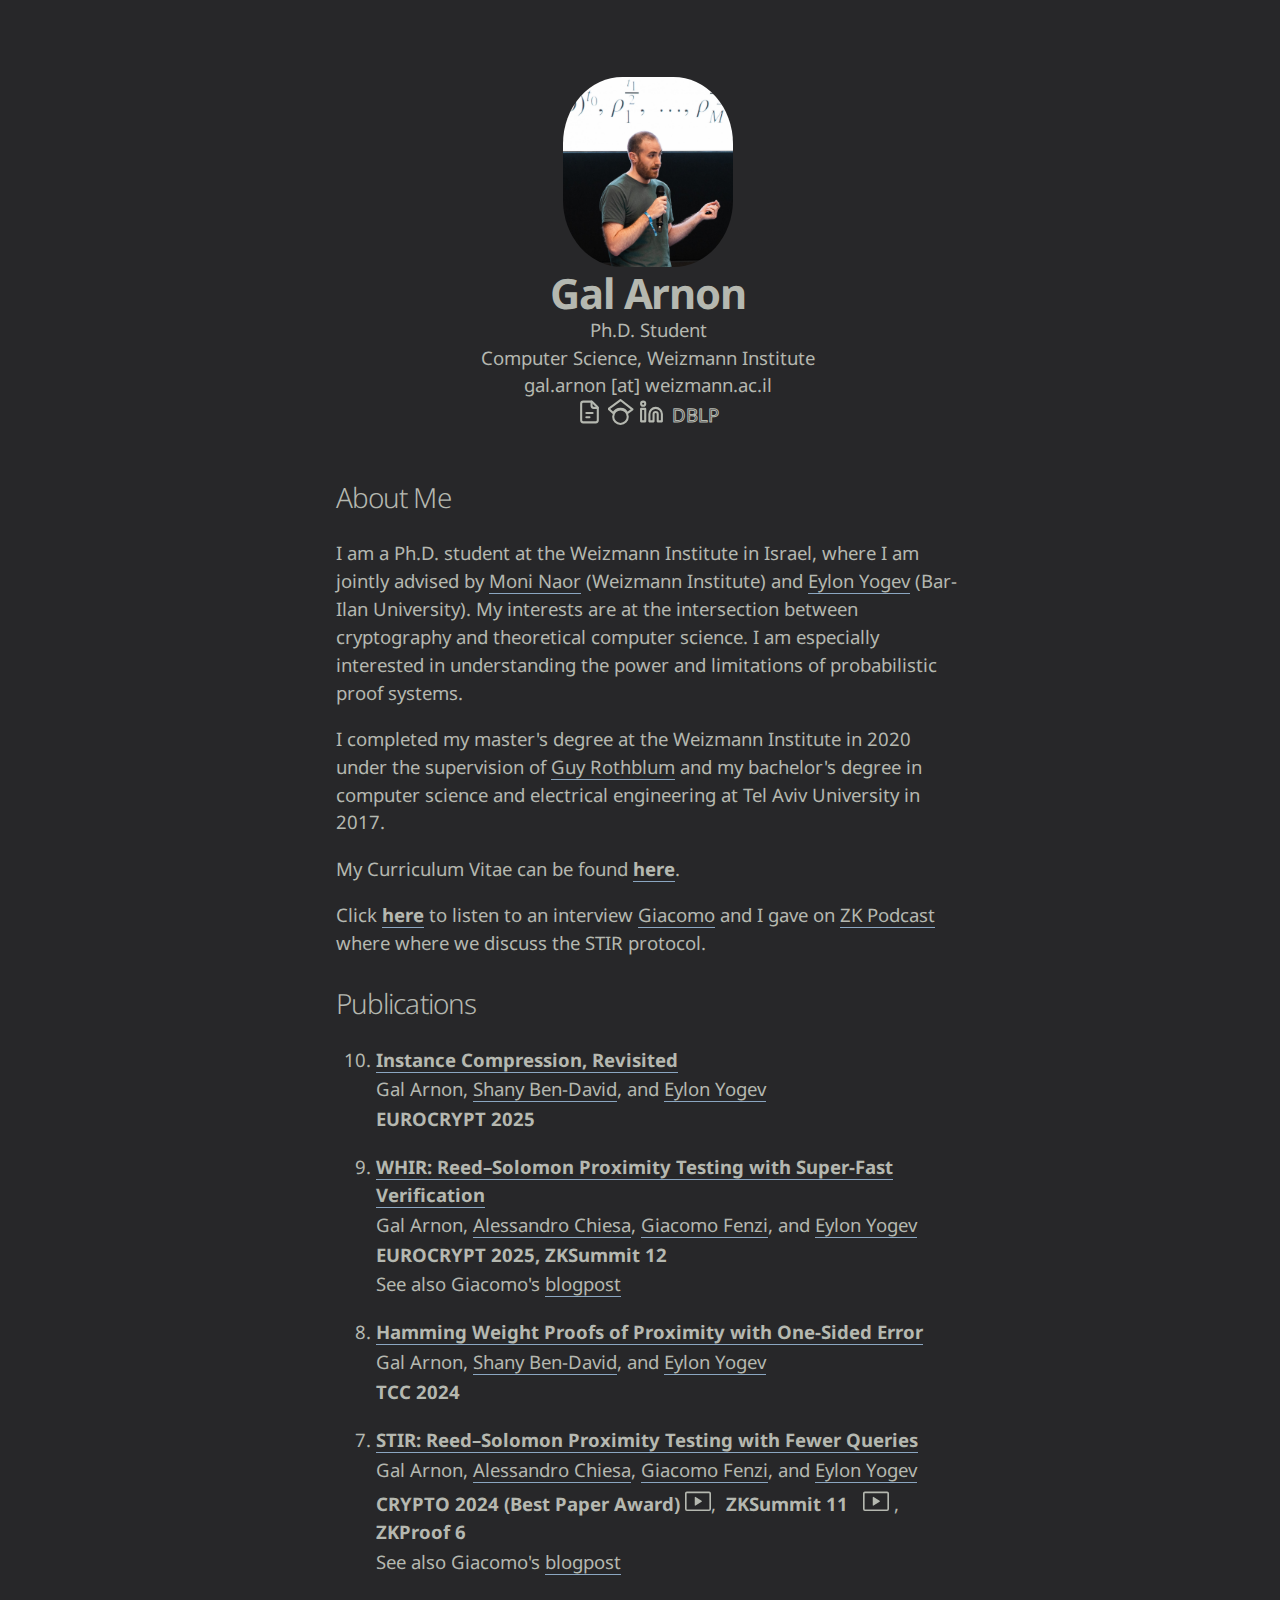
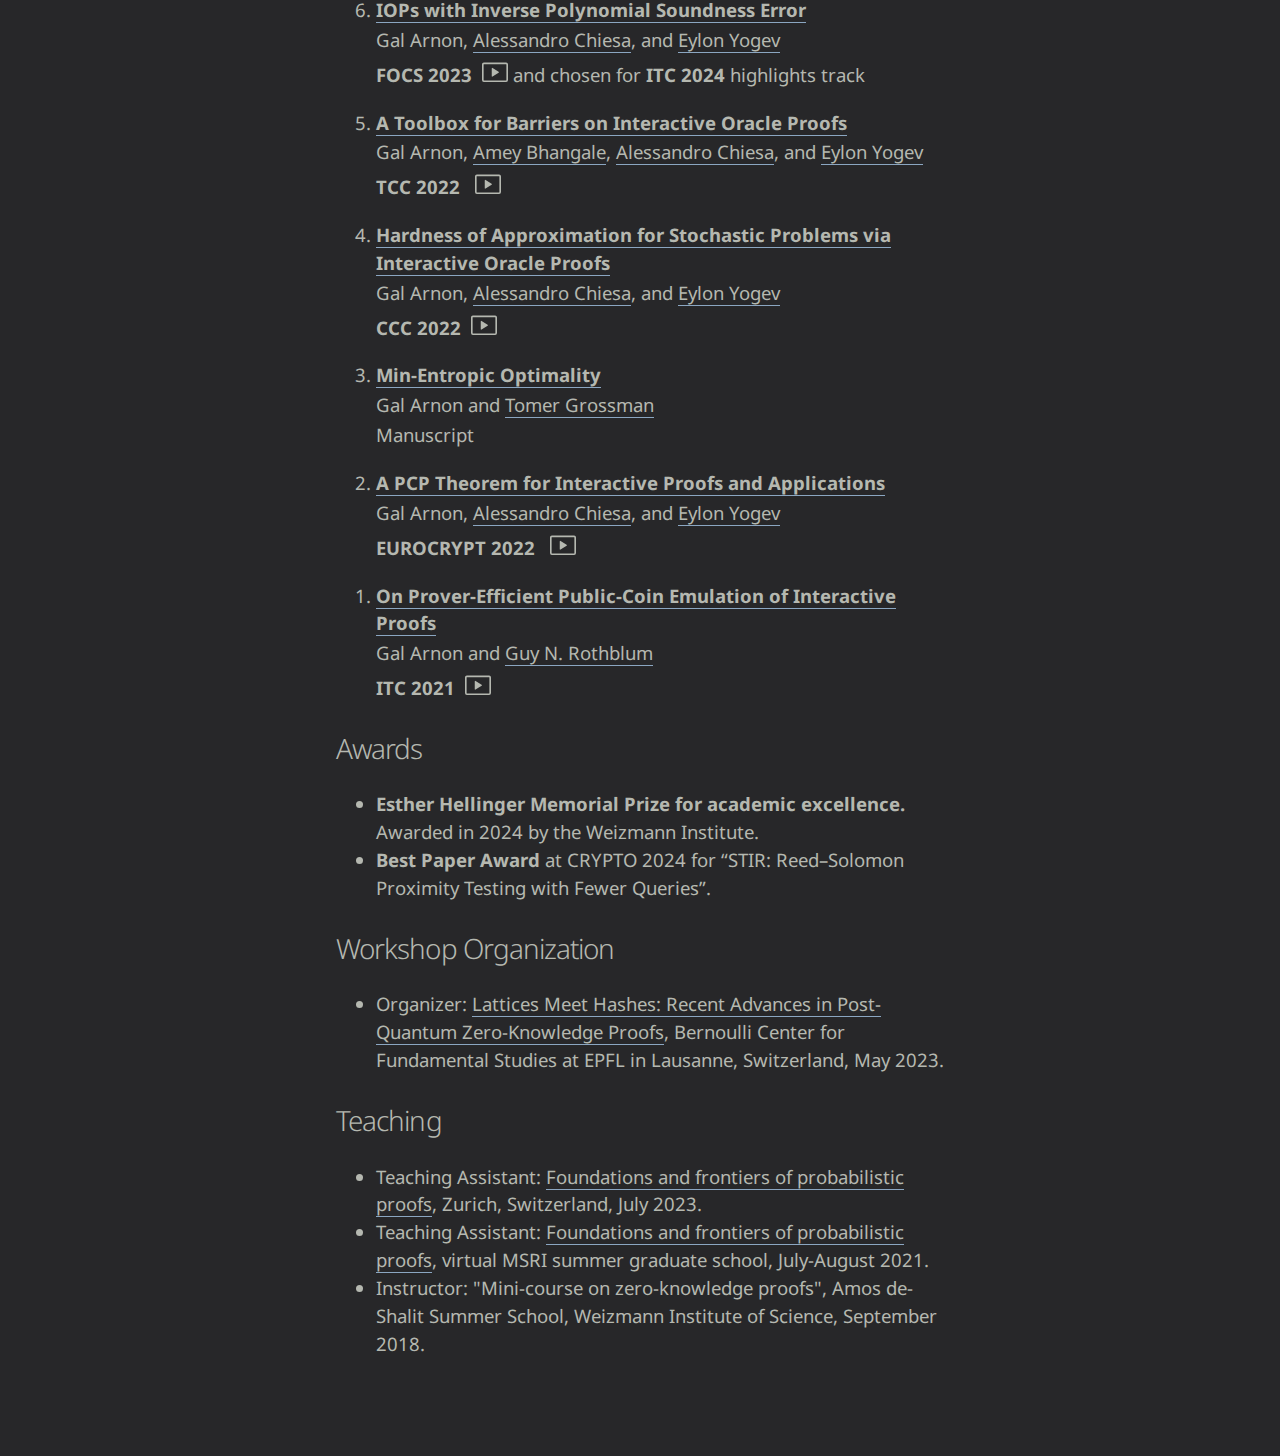
==== commit 2c313aaf: "Update index.html" ====
--- a/index.html
+++ b/index.html
@@ -62,7 +62,7 @@
 				<div class="paper">
 				  <p class="title"><a href="https://eprint.iacr.org/2024/1659" target="_blank">Instance Compression, Revisited</a></p>
 				  <p>Gal Arnon, <a class="coauthor" href="http://shanybendavid.com/" target="_blank">Shany Ben-David</a>, and <a class="coauthor" href="https://eylonyogev.com/" target="_blank">Eylon Yogev</a></p>
-				  <p> Manuscript </p>
+				  <p> <span class="conference">EUROCRYPT 2025</span> </p>
 				</div>
 			 </li>
 			
@@ -71,7 +71,7 @@
 				  <p class="title"><a href="https://eprint.iacr.org/2024/1586" target="_blank">WHIR: Reed–Solomon Proximity Testing with Super-Fast Verification</a></p>
 				  <p class="authors">Gal Arnon, <a class="coauthor" href="http://people.eecs.berkeley.edu/~alexch/" target="_blank">Alessandro Chiesa</a>, <a class="coauthor" href="https://gfenzi.io/" target="_blank">Giacomo Fenzi</a>, and <a class="coauthor" href="https://eylonyogev.com/" target="_blank">Eylon Yogev</a></p>  
 				  <p>
-					<span class="conference">ZKSummit 12</span>
+					<span class="conference">EUROCRYPT 2025, ZKSummit 12</span>
 				  </p>
 				  <p>See also Giacomo's <a href="https://gfenzi.io/papers/whir/" target="_blank">blogpost</a></p>
 				</div>
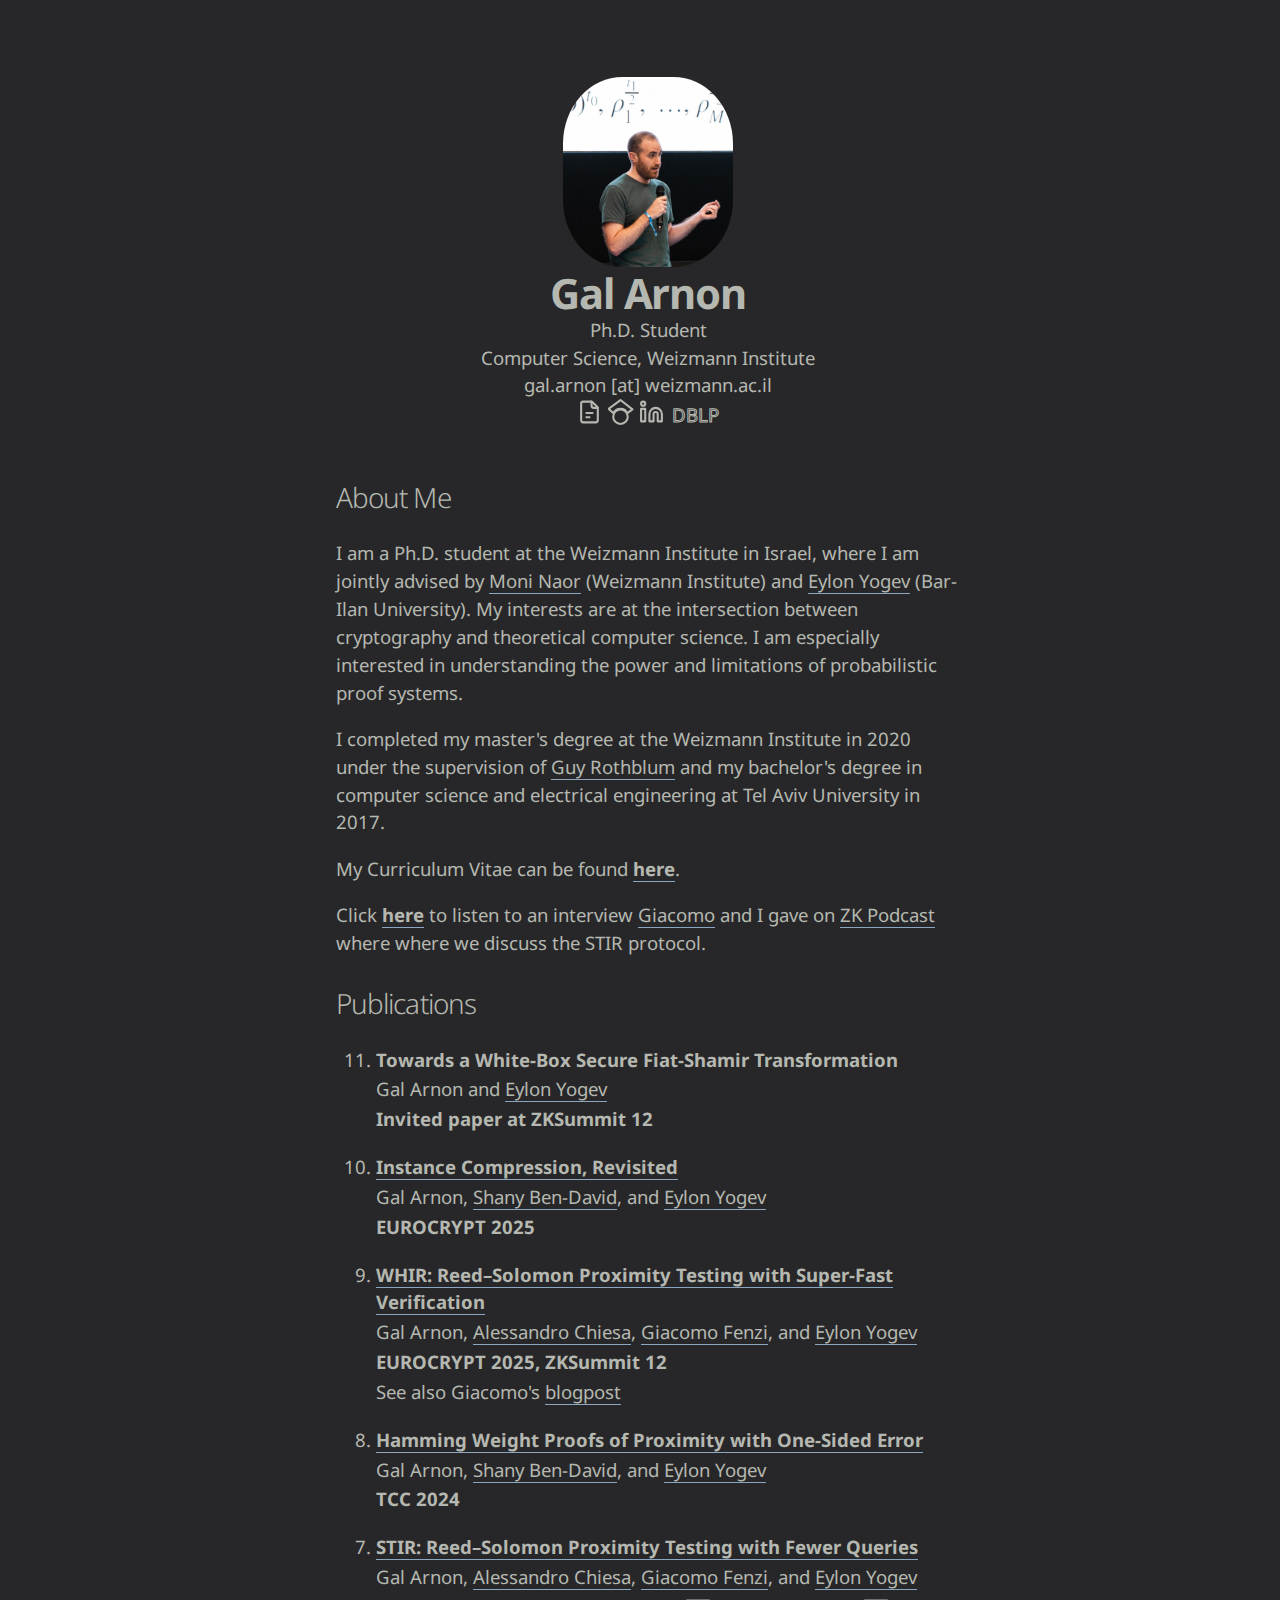
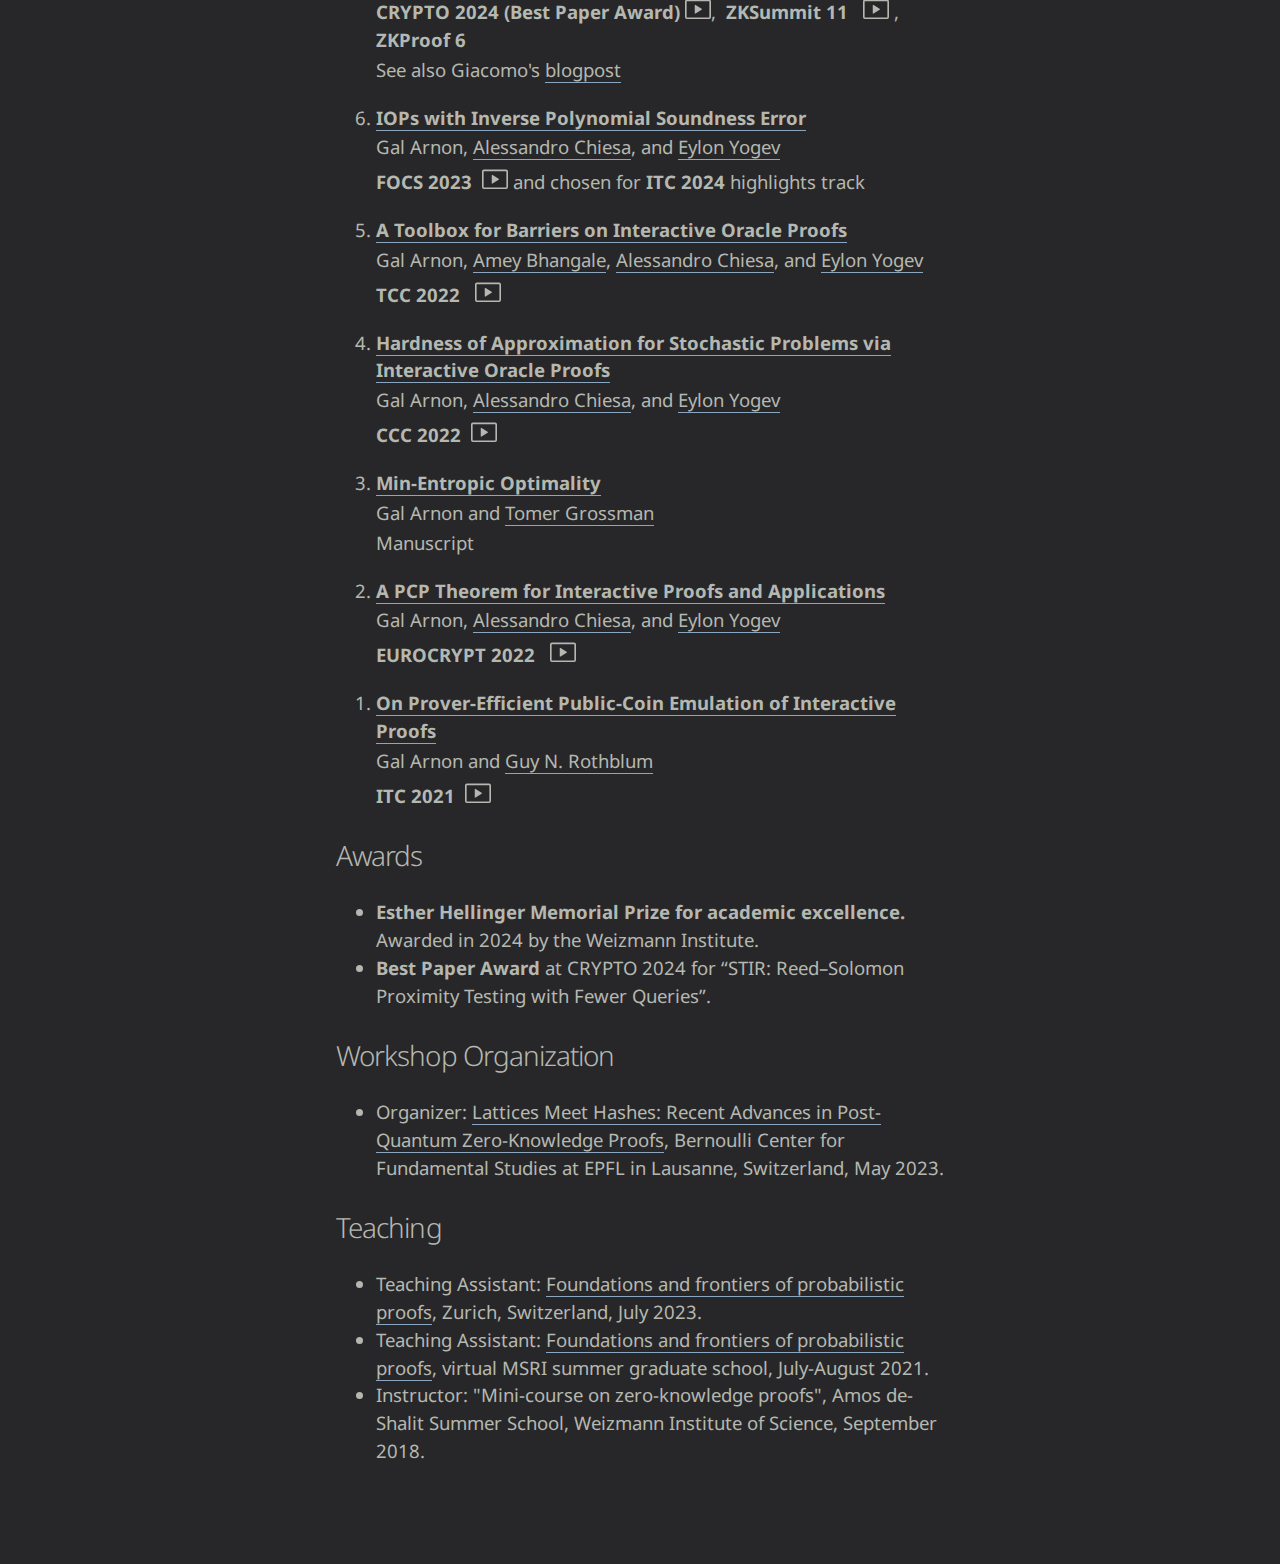
==== commit c5d7e517: "Update index.html" ====
--- a/index.html
+++ b/index.html
@@ -60,6 +60,14 @@
 			
 			<li>
 				<div class="paper">
+				  <p class="title">Towards a White-Box Secure Fiat-Shamir Transformation</p>
+				  <p>Gal Arnon and <a class="coauthor" href="https://eylonyogev.com/" target="_blank">Eylon Yogev</a></p>
+				  <p> <span class="conference">Invited paper at ZKSummit 12</span> </p>
+				</div>
+			 </li>
+			
+			<li>
+				<div class="paper">
 				  <p class="title"><a href="https://eprint.iacr.org/2024/1659" target="_blank">Instance Compression, Revisited</a></p>
 				  <p>Gal Arnon, <a class="coauthor" href="http://shanybendavid.com/" target="_blank">Shany Ben-David</a>, and <a class="coauthor" href="https://eylonyogev.com/" target="_blank">Eylon Yogev</a></p>
 				  <p> <span class="conference">EUROCRYPT 2025</span> </p>
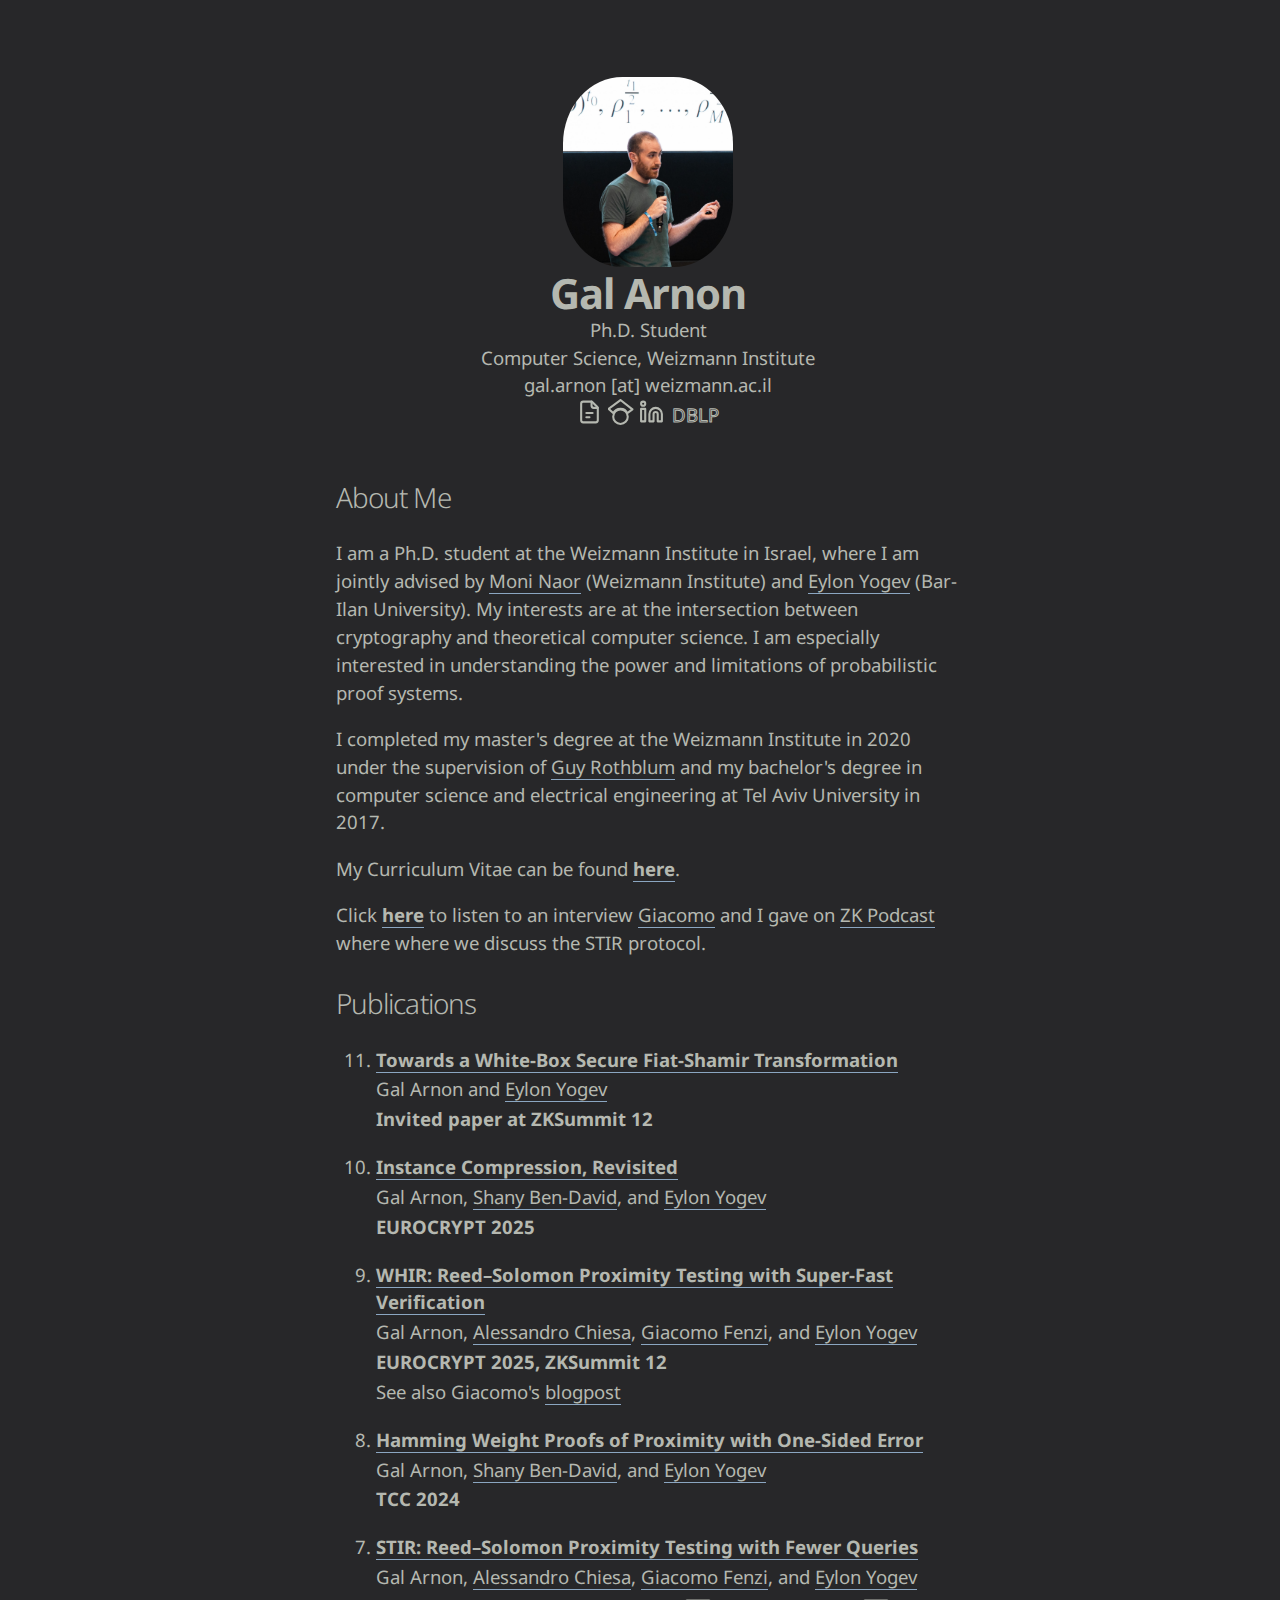
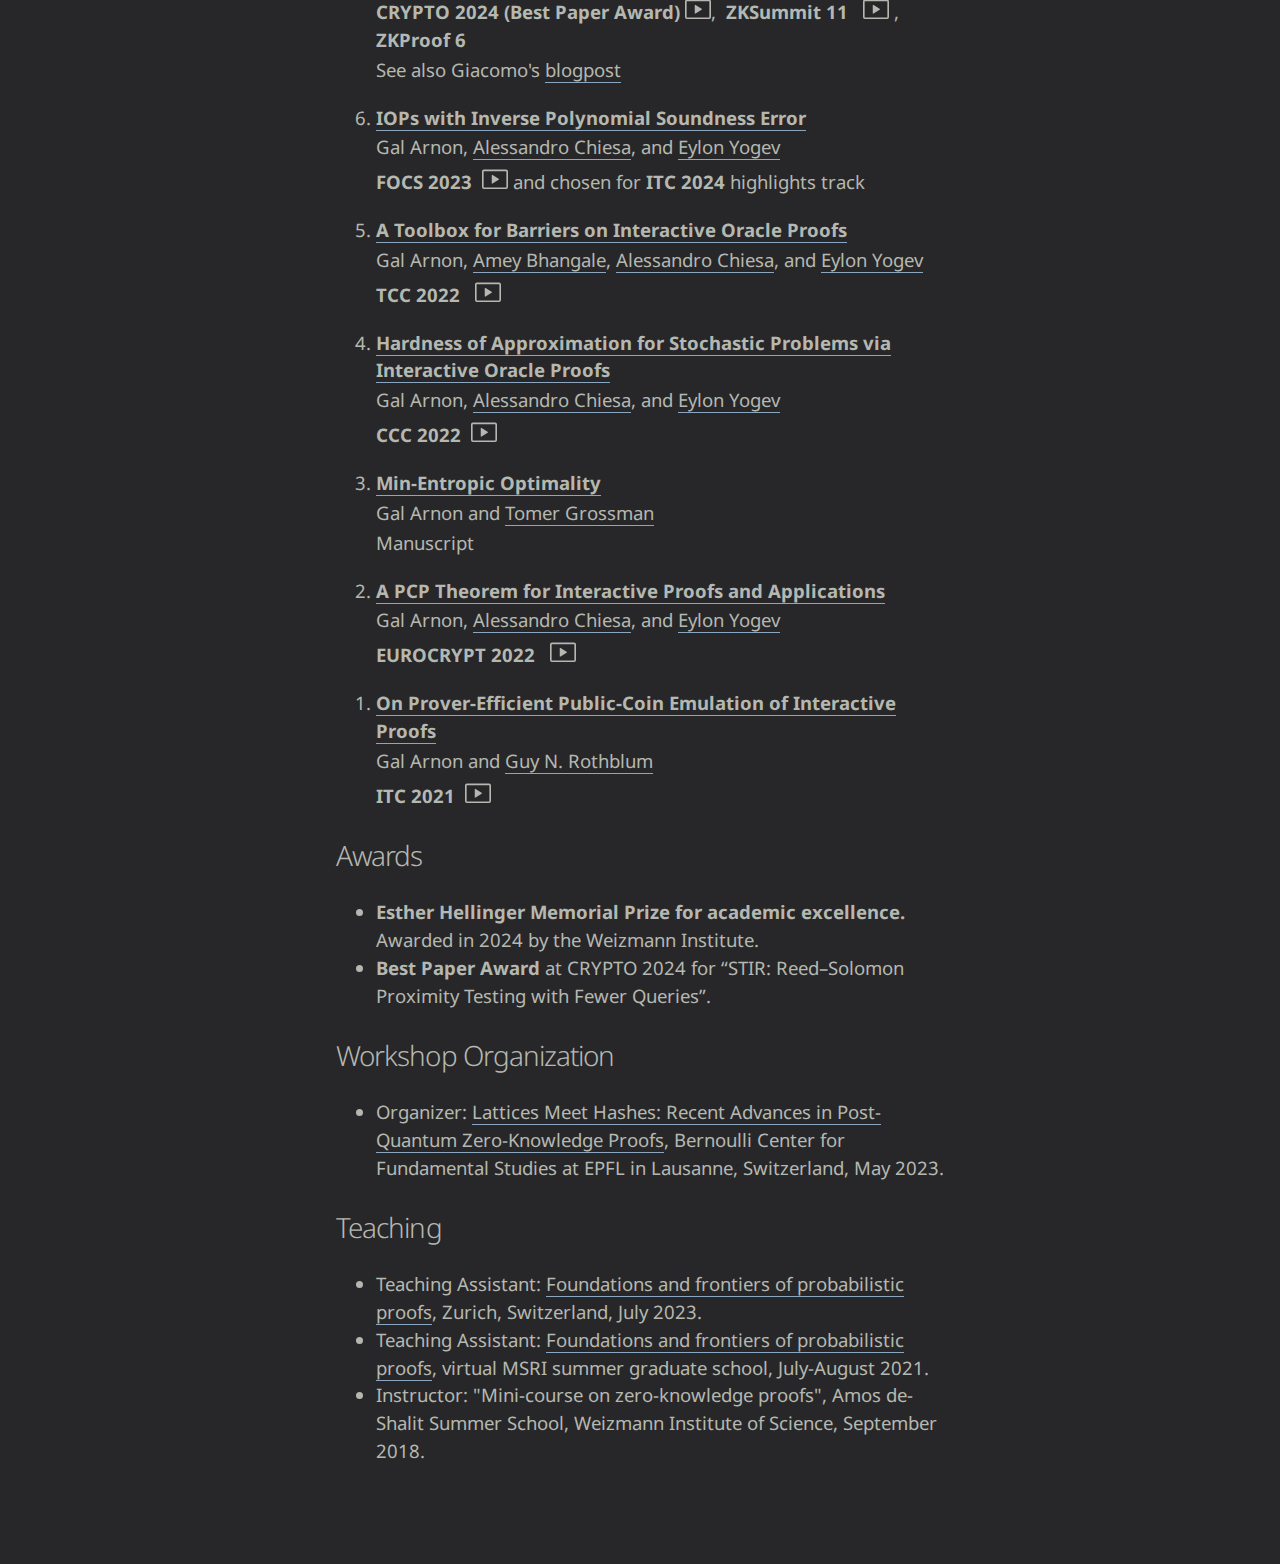
==== commit def1d9a6: "Update index.html" ====
--- a/index.html
+++ b/index.html
@@ -60,7 +60,7 @@
 			
 			<li>
 				<div class="paper">
-				  <p class="title">Towards a White-Box Secure Fiat-Shamir Transformation</p>
+				  <p class="title"><a href="https://eprint.iacr.org/2025/329" target="_blank">Towards a White-Box Secure Fiat-Shamir Transformation</a></p>
 				  <p>Gal Arnon and <a class="coauthor" href="https://eylonyogev.com/" target="_blank">Eylon Yogev</a></p>
 				  <p> <span class="conference">Invited paper at ZKSummit 12</span> </p>
 				</div>
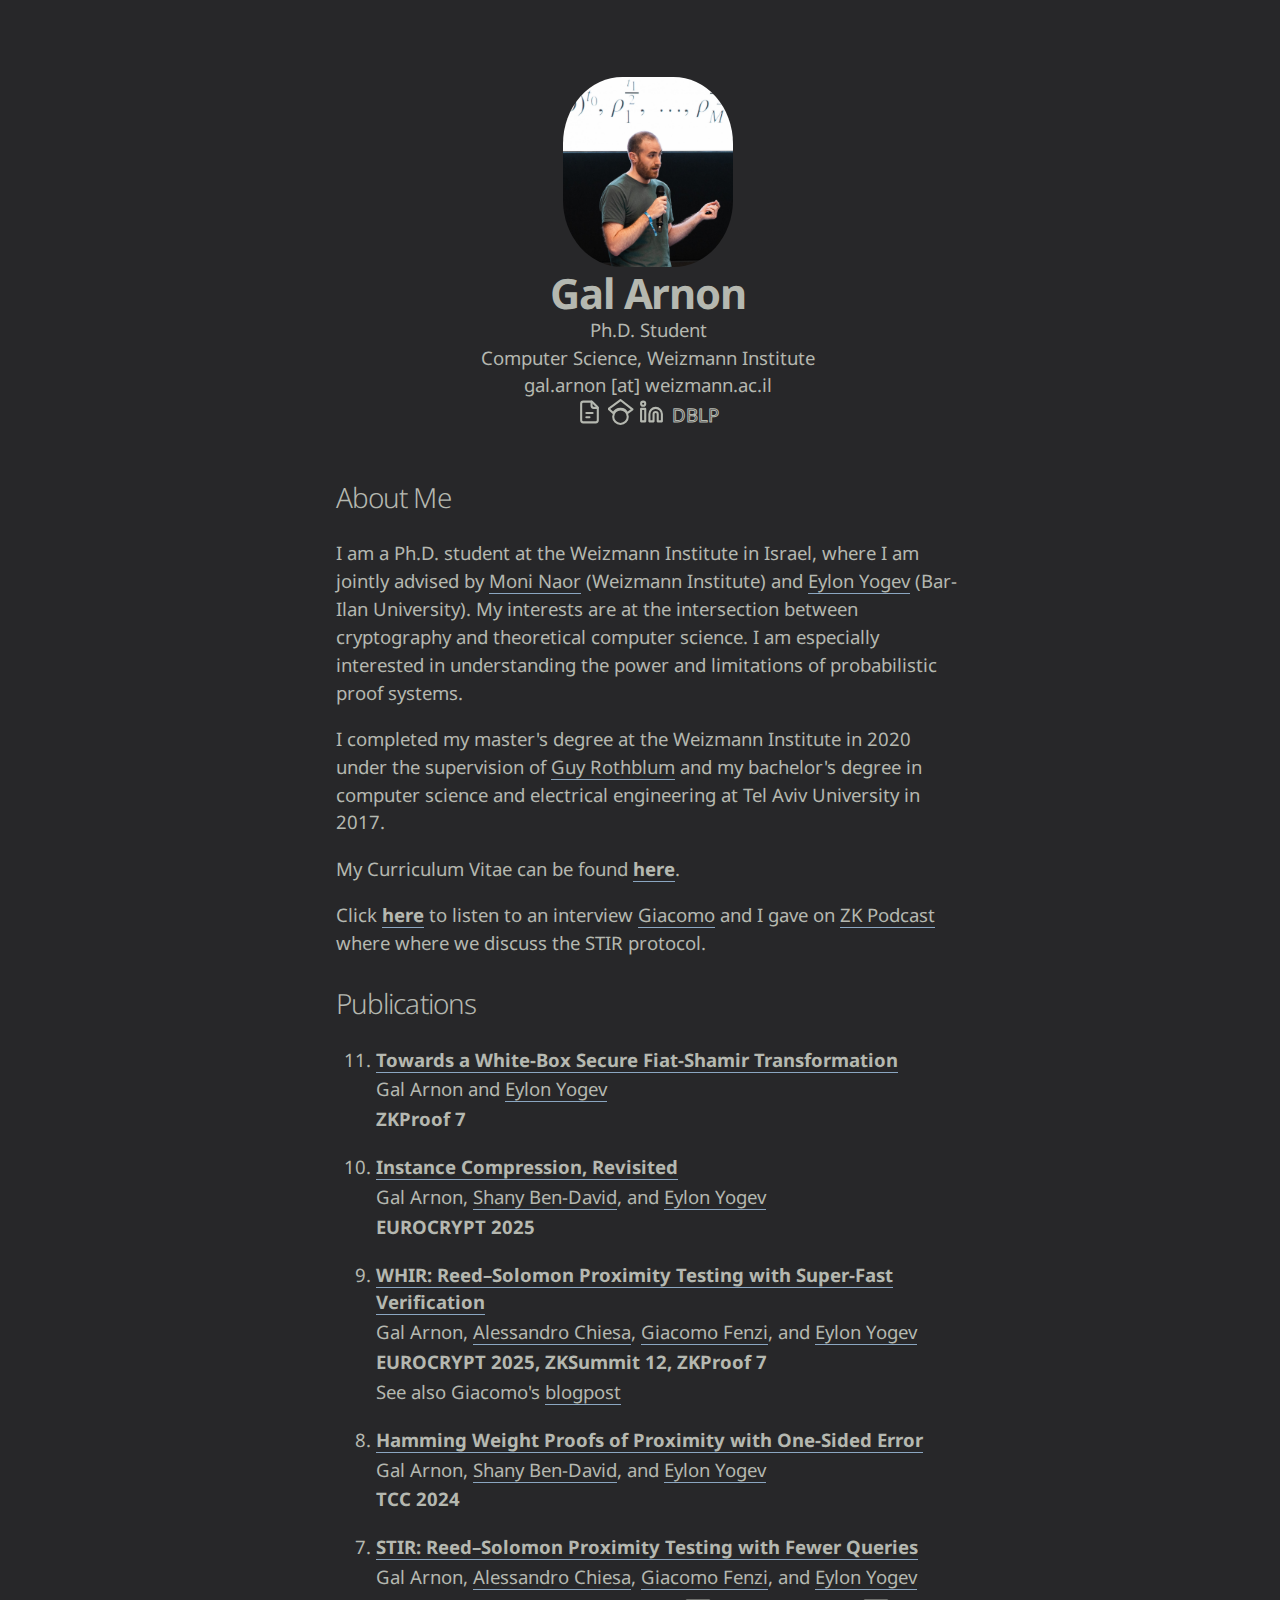
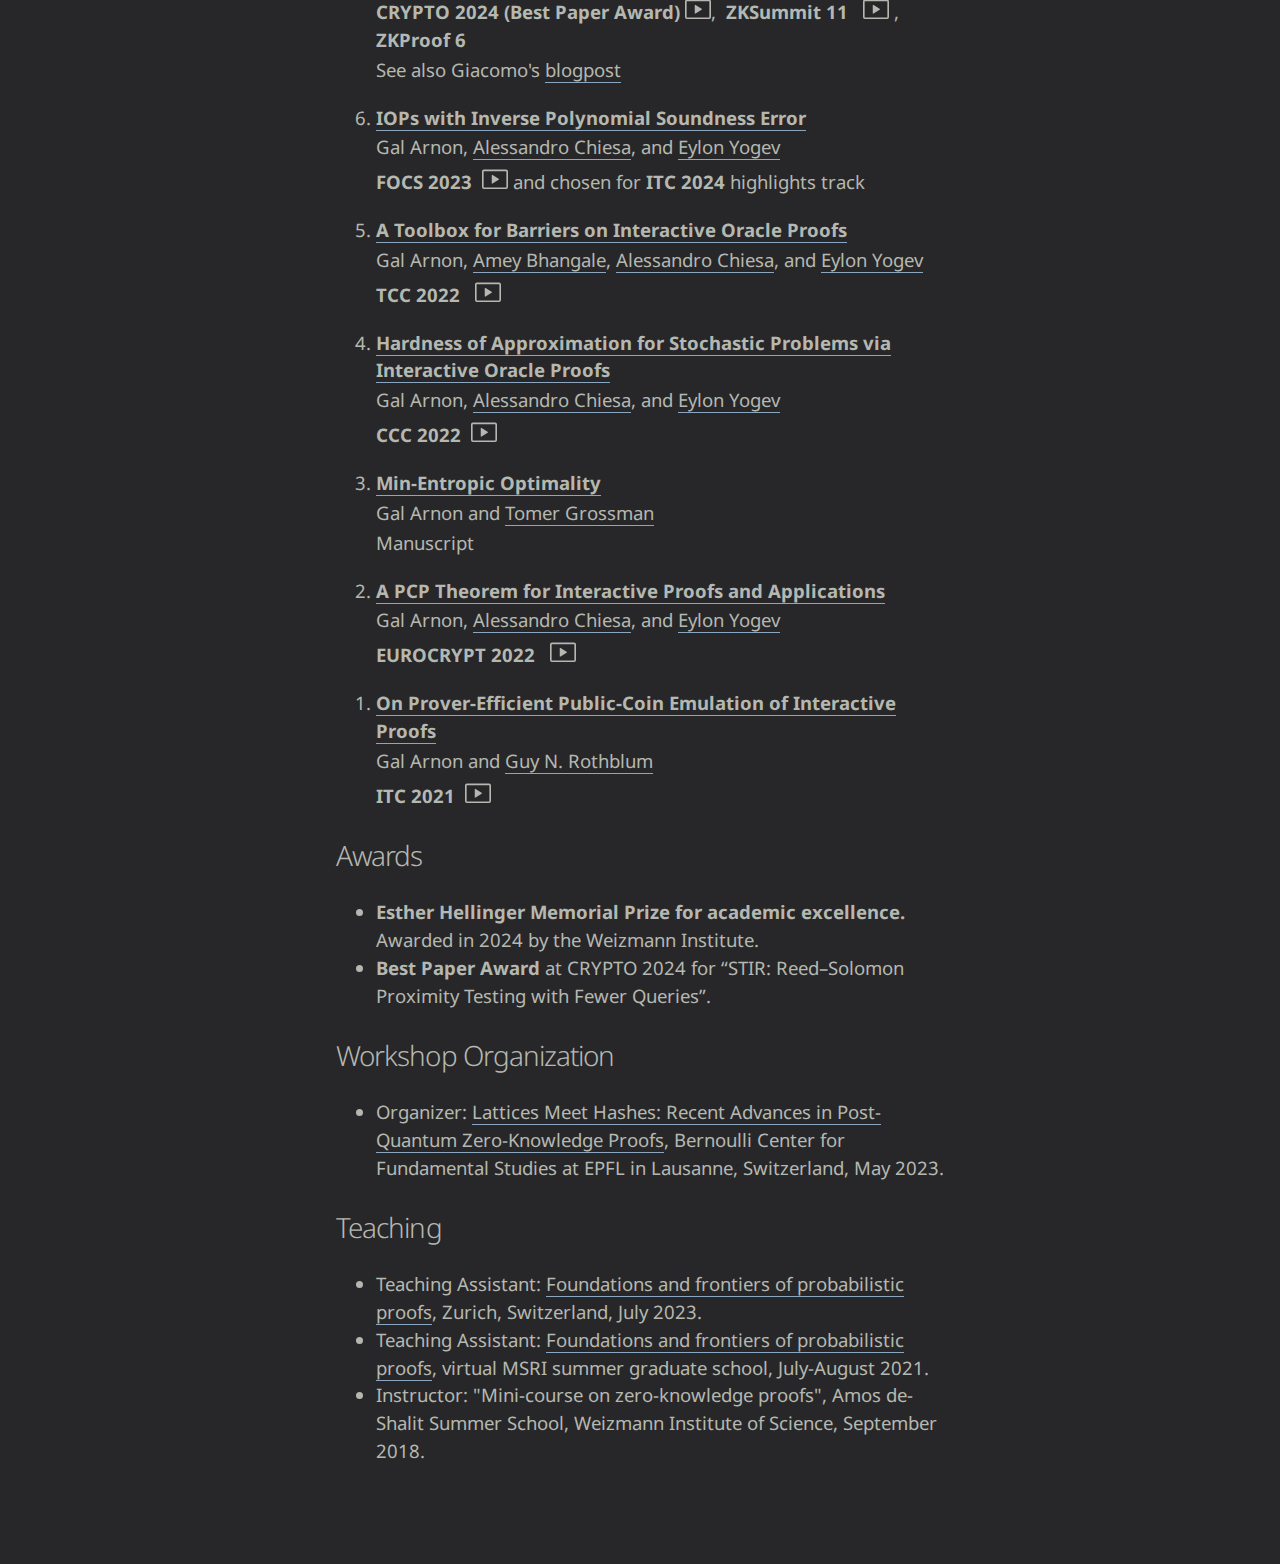
==== commit 350097f9: "." ====
--- a/index.html
+++ b/index.html
@@ -62,7 +62,7 @@
 				<div class="paper">
 				  <p class="title"><a href="https://eprint.iacr.org/2025/329" target="_blank">Towards a White-Box Secure Fiat-Shamir Transformation</a></p>
 				  <p>Gal Arnon and <a class="coauthor" href="https://eylonyogev.com/" target="_blank">Eylon Yogev</a></p>
-				  <p> <span class="conference">Invited paper at ZKSummit 12</span> </p>
+				  <p> <span class="conference">ZKProof 7</span> </p>
 				</div>
 			 </li>
 			
@@ -79,7 +79,7 @@
 				  <p class="title"><a href="https://eprint.iacr.org/2024/1586" target="_blank">WHIR: Reed–Solomon Proximity Testing with Super-Fast Verification</a></p>
 				  <p class="authors">Gal Arnon, <a class="coauthor" href="http://people.eecs.berkeley.edu/~alexch/" target="_blank">Alessandro Chiesa</a>, <a class="coauthor" href="https://gfenzi.io/" target="_blank">Giacomo Fenzi</a>, and <a class="coauthor" href="https://eylonyogev.com/" target="_blank">Eylon Yogev</a></p>  
 				  <p>
-					<span class="conference">EUROCRYPT 2025, ZKSummit 12</span>
+					<span class="conference">EUROCRYPT 2025, ZKSummit 12, ZKProof 7</span>
 				  </p>
 				  <p>See also Giacomo's <a href="https://gfenzi.io/papers/whir/" target="_blank">blogpost</a></p>
 				</div>
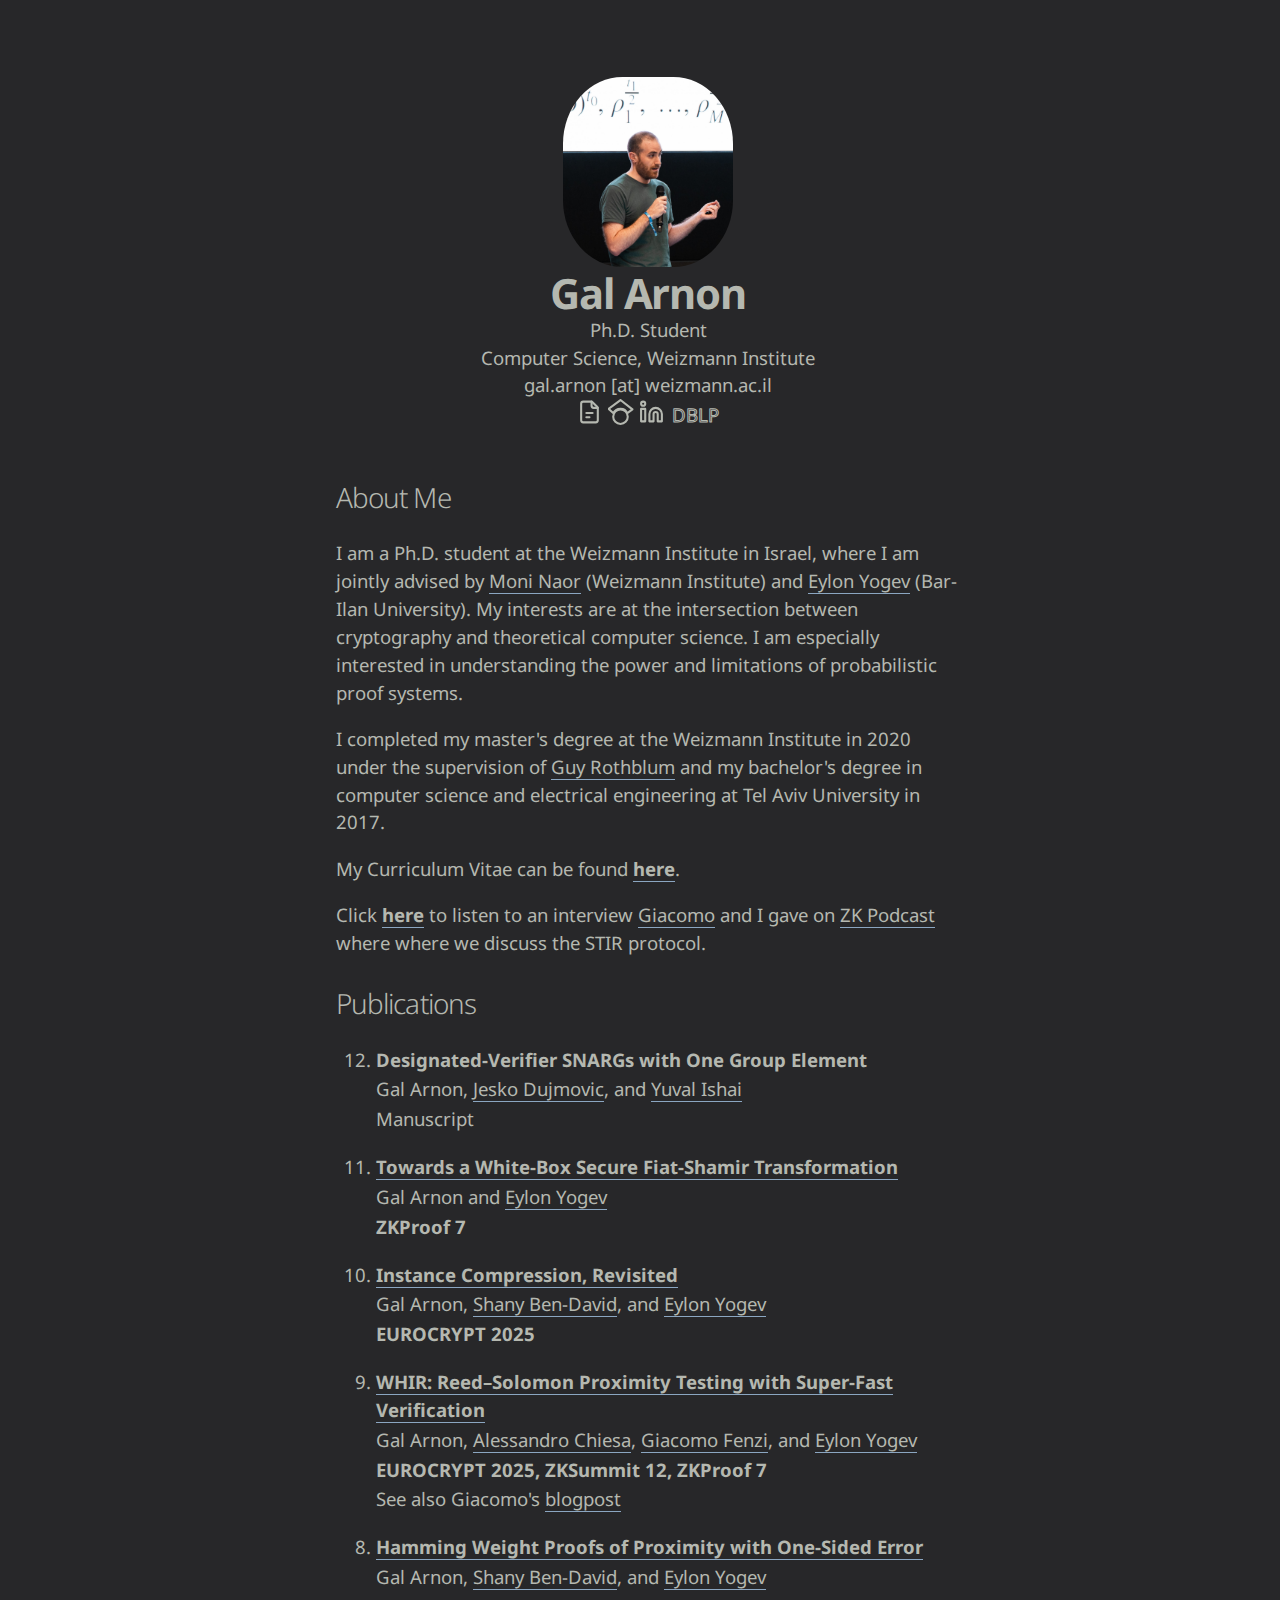
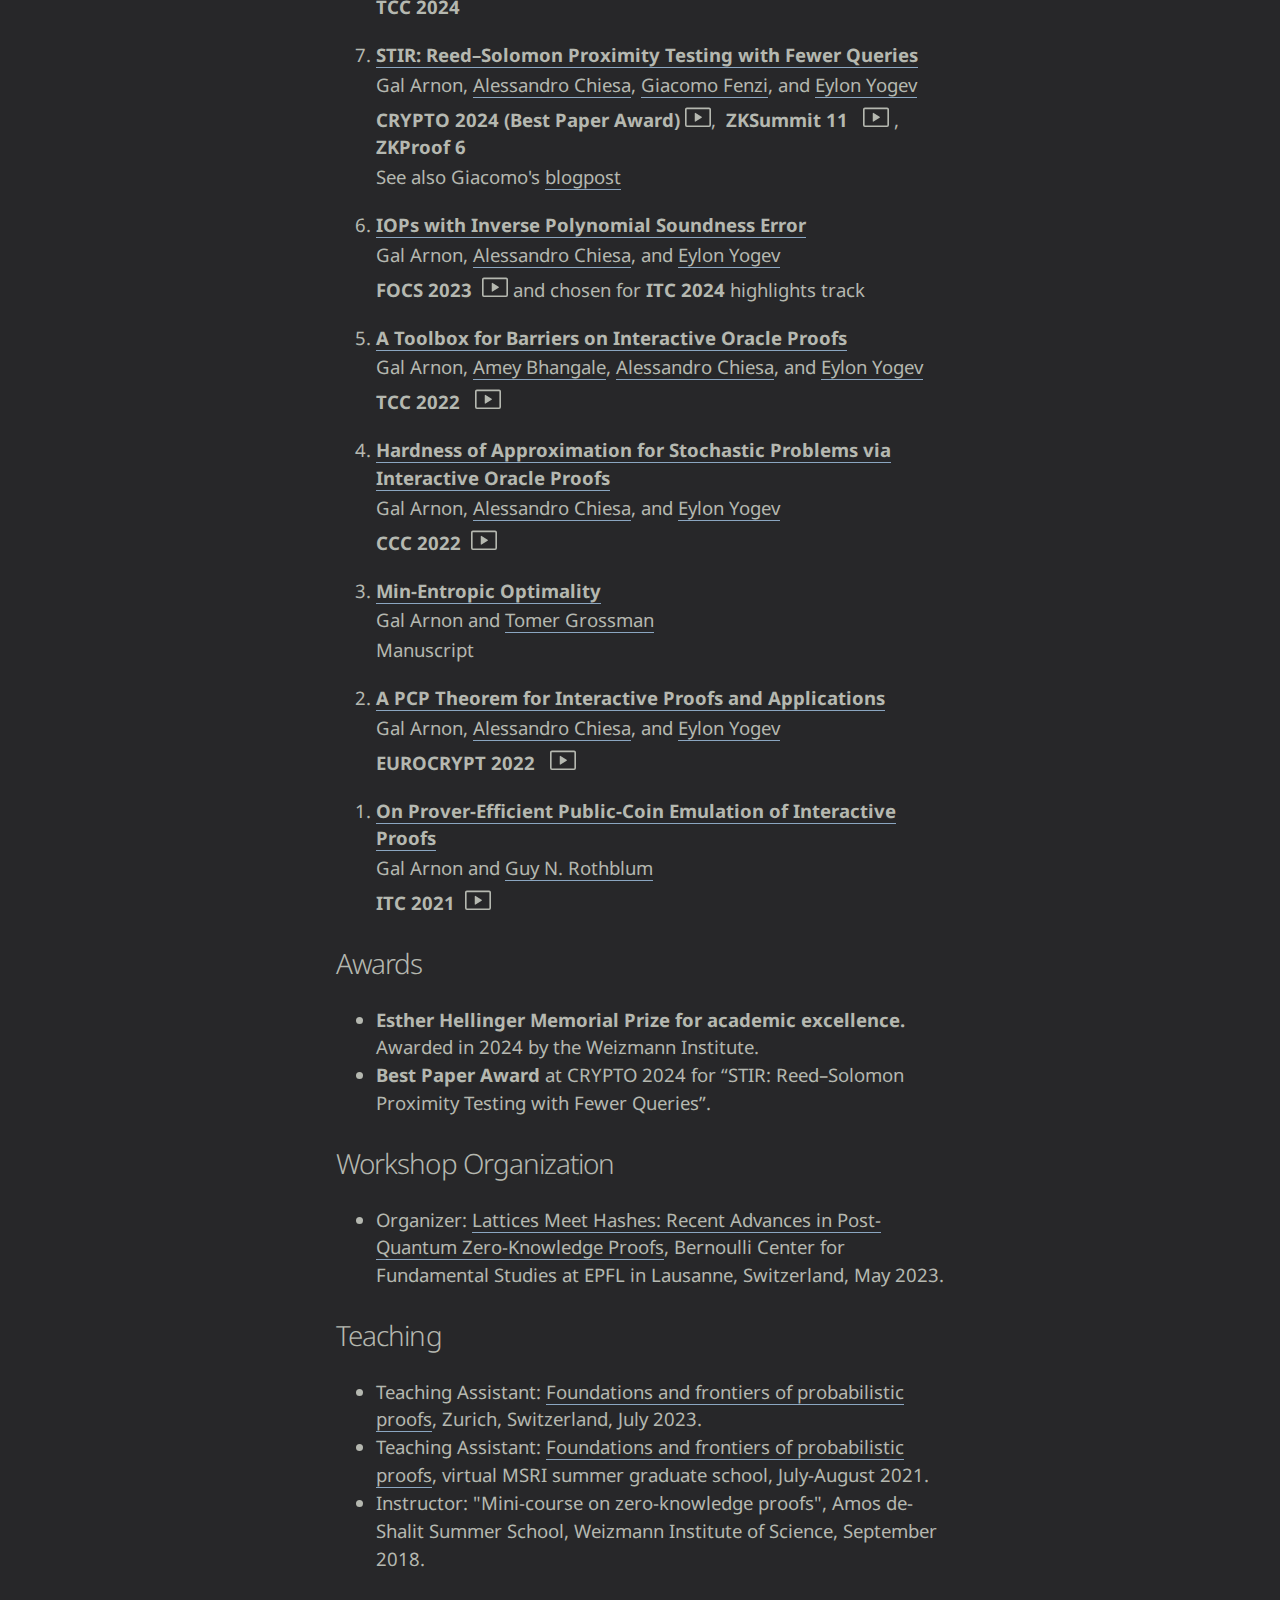
==== commit e6a6a2dc: "." ====
--- a/index.html
+++ b/index.html
@@ -60,6 +60,13 @@
 			
 			<li>
 				<div class="paper">
+				  <p class="title">Designated-Verifier SNARGs with One Group Element</p>
+				  <p>Gal Arnon, <a class="coauthor" href="https://derjesko.github.io/" target="_blank">Jesko Dujmovic</a>, and <a class="coauthor" href="https://yuvali.cswp.cs.technion.ac.il/" target="_blank">Yuval Ishai</a></p>
+				  <p>Manuscript</p>
+				</div>
+			 </li>
+			<li>
+				<div class="paper">
 				  <p class="title"><a href="https://eprint.iacr.org/2025/329" target="_blank">Towards a White-Box Secure Fiat-Shamir Transformation</a></p>
 				  <p>Gal Arnon and <a class="coauthor" href="https://eylonyogev.com/" target="_blank">Eylon Yogev</a></p>
 				  <p> <span class="conference">ZKProof 7</span> </p>
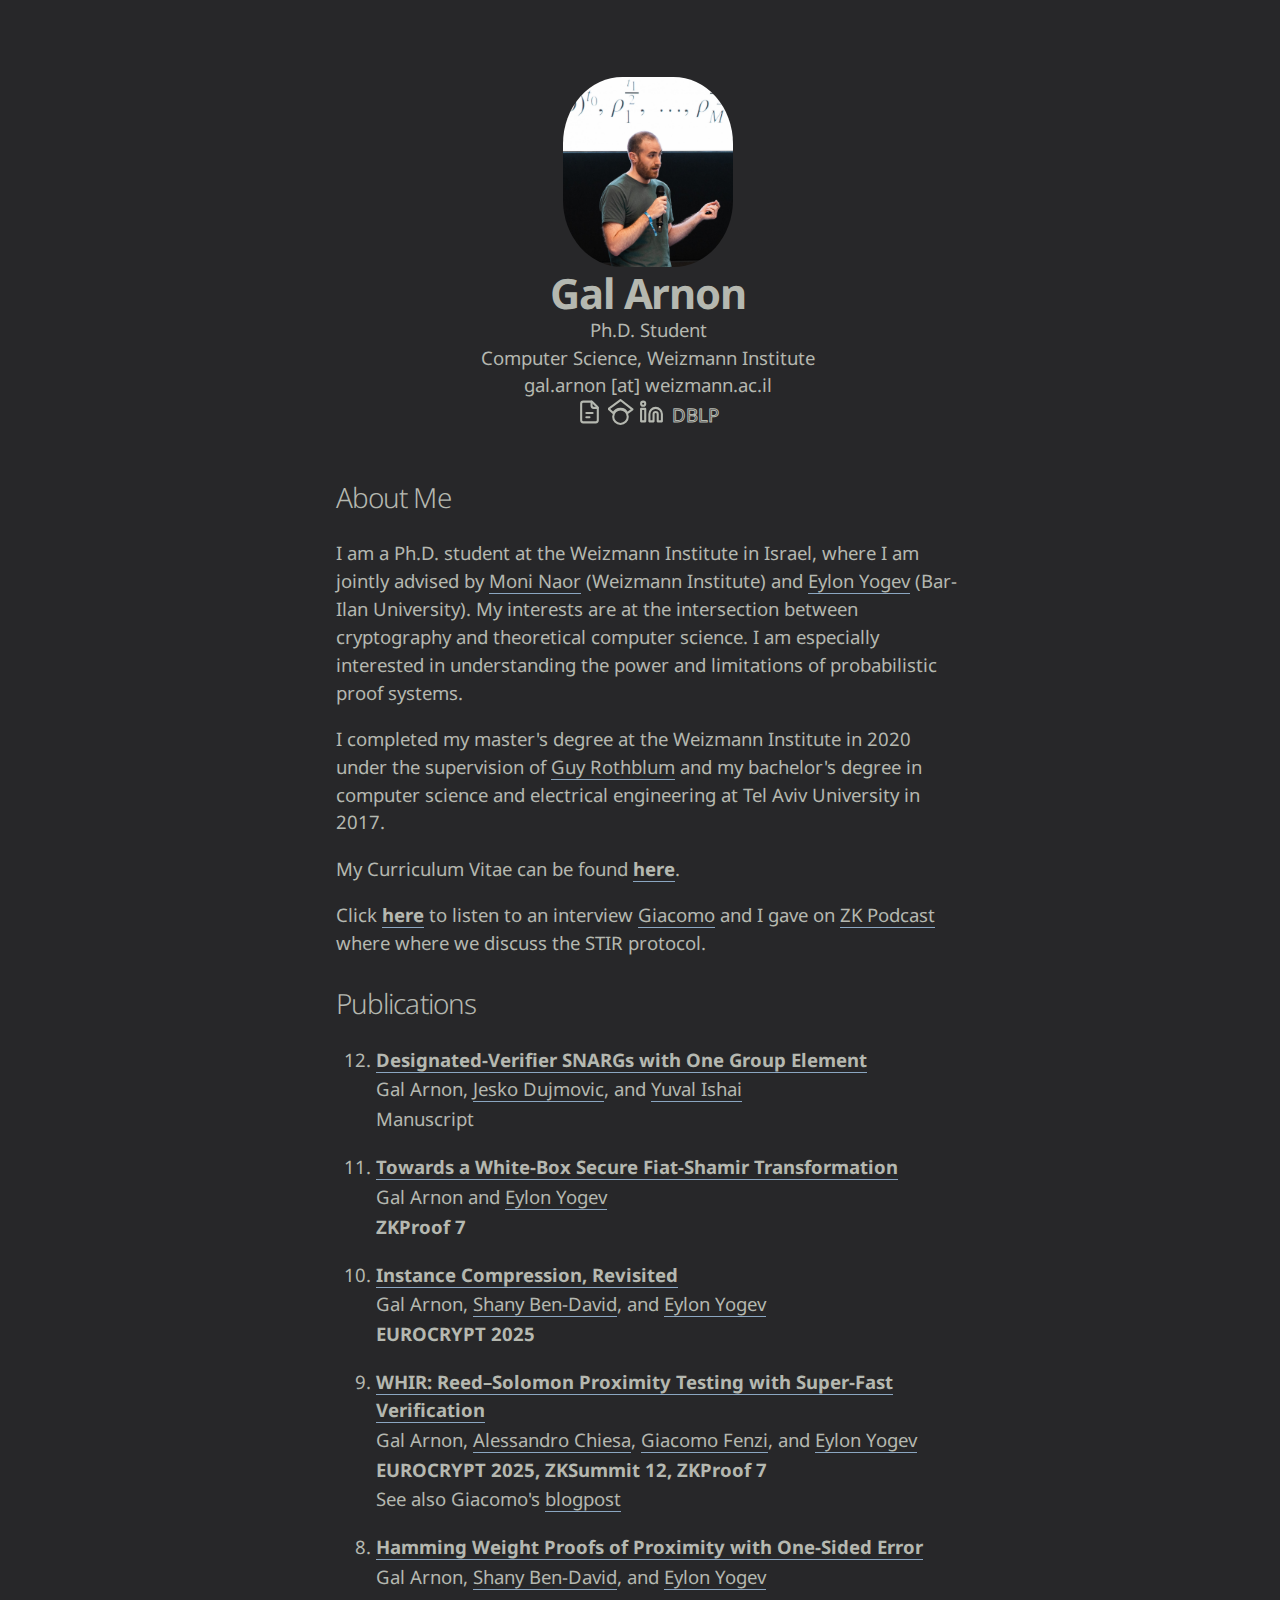
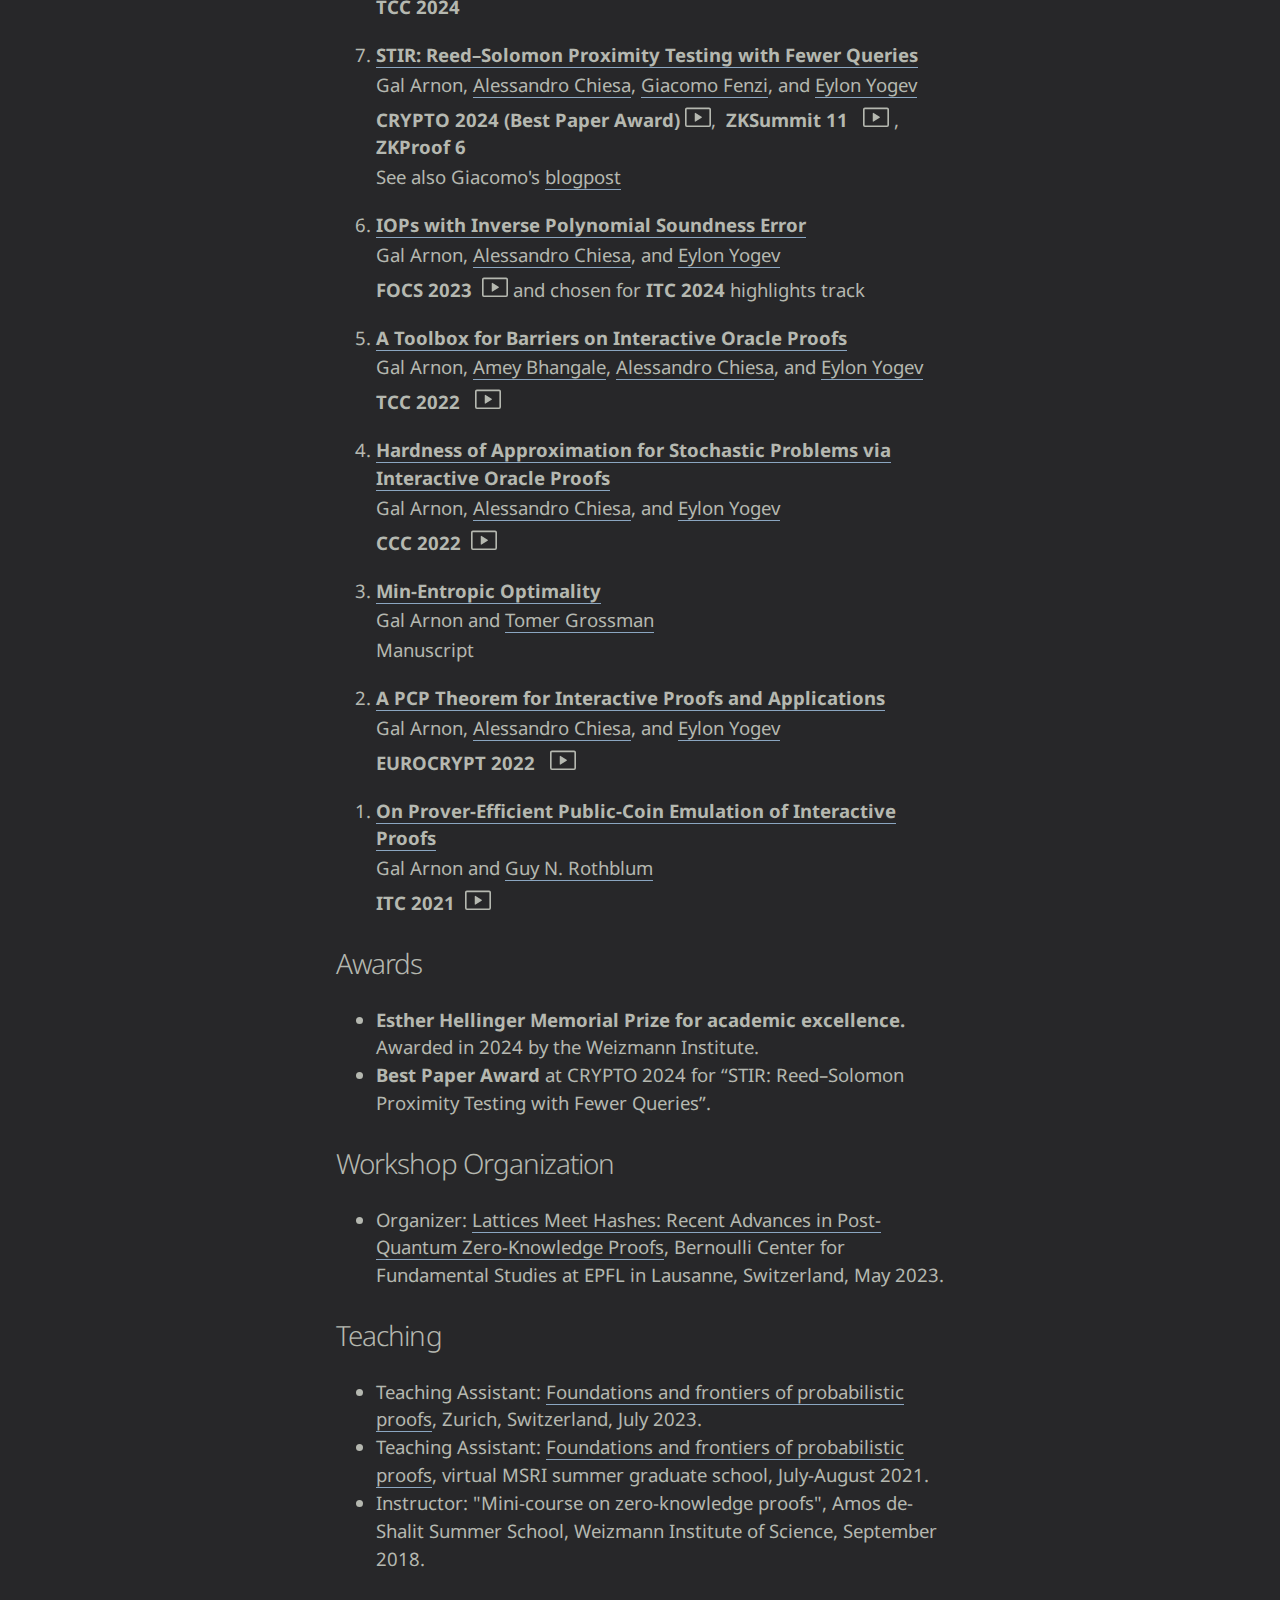
==== commit 6ab16e9b: "Update index.html" ====
--- a/index.html
+++ b/index.html
@@ -60,7 +60,7 @@
 			
 			<li>
 				<div class="paper">
-				  <p class="title">Designated-Verifier SNARGs with One Group Element</p>
+				  <p class="title"><a href="https://eprint.iacr.org/2025/517" target="_blank">Designated-Verifier SNARGs with One Group Element</a></p>
 				  <p>Gal Arnon, <a class="coauthor" href="https://derjesko.github.io/" target="_blank">Jesko Dujmovic</a>, and <a class="coauthor" href="https://yuvali.cswp.cs.technion.ac.il/" target="_blank">Yuval Ishai</a></p>
 				  <p>Manuscript</p>
 				</div>
